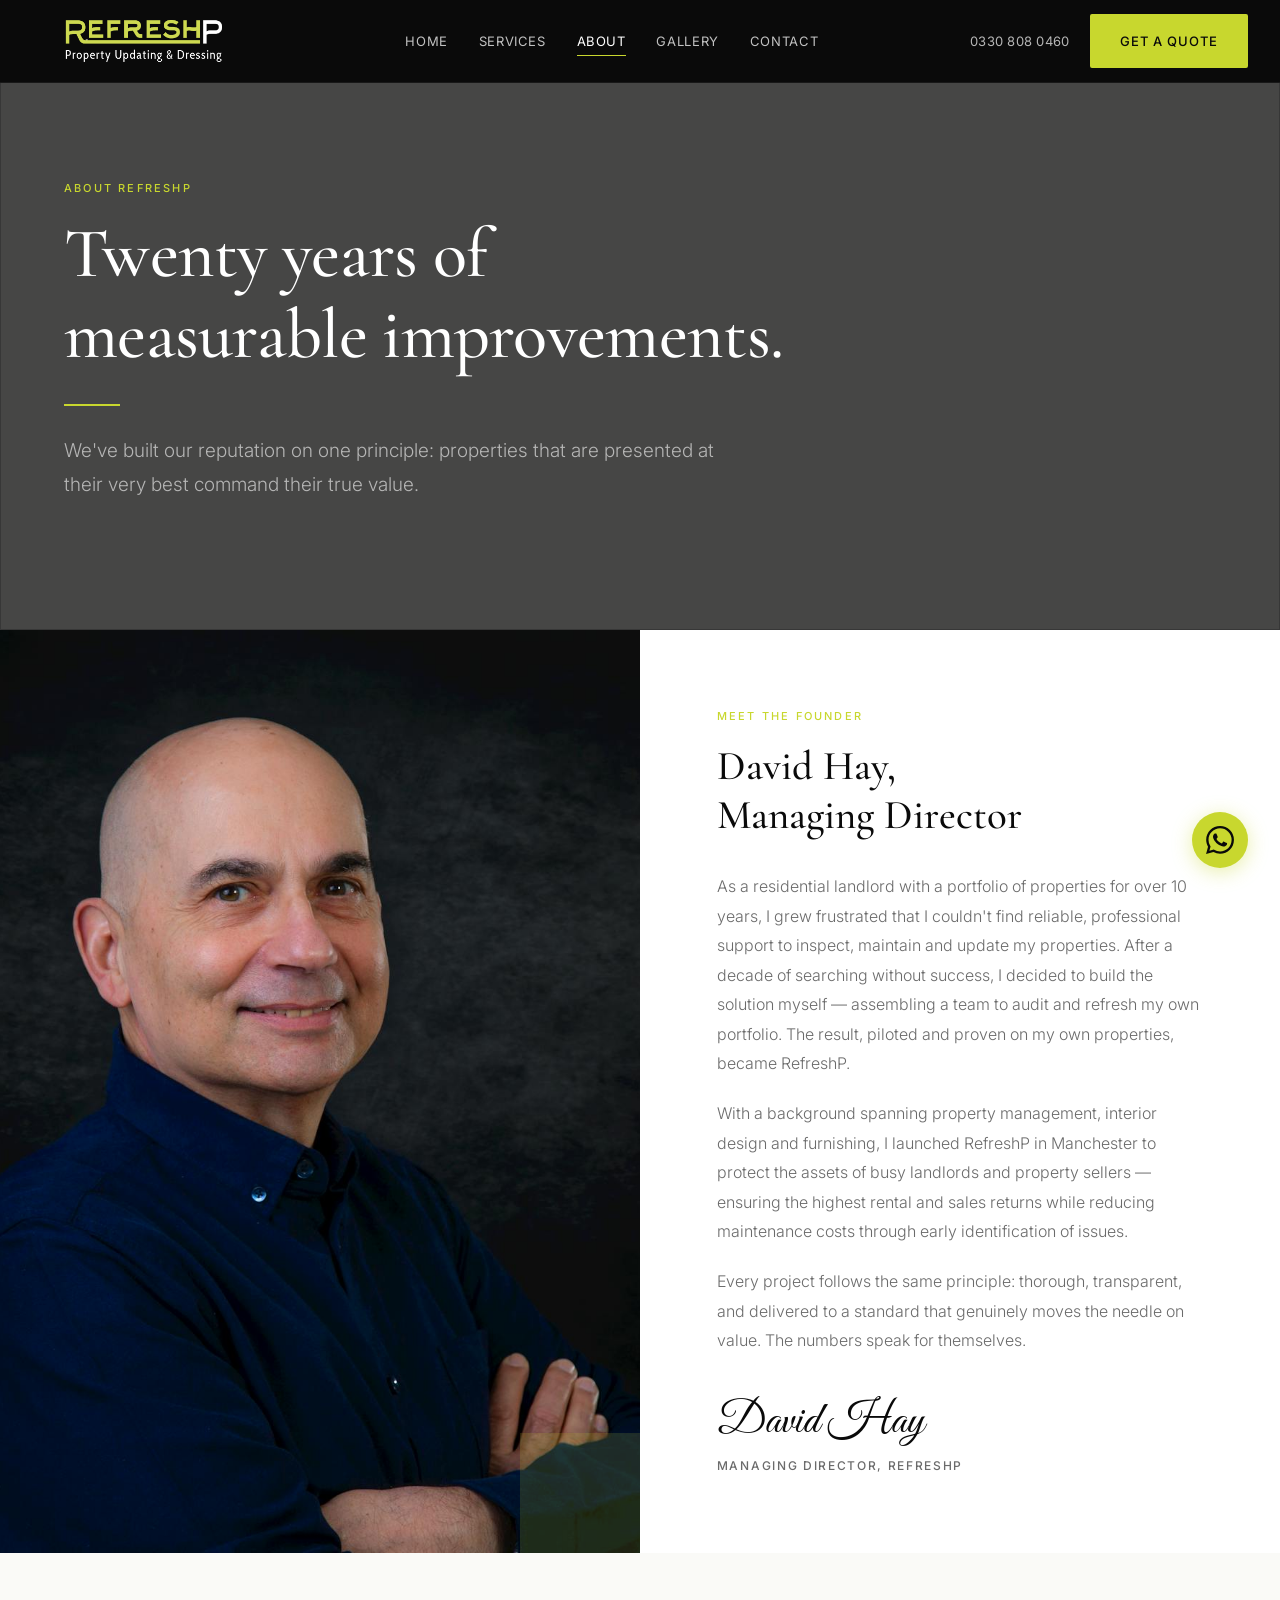
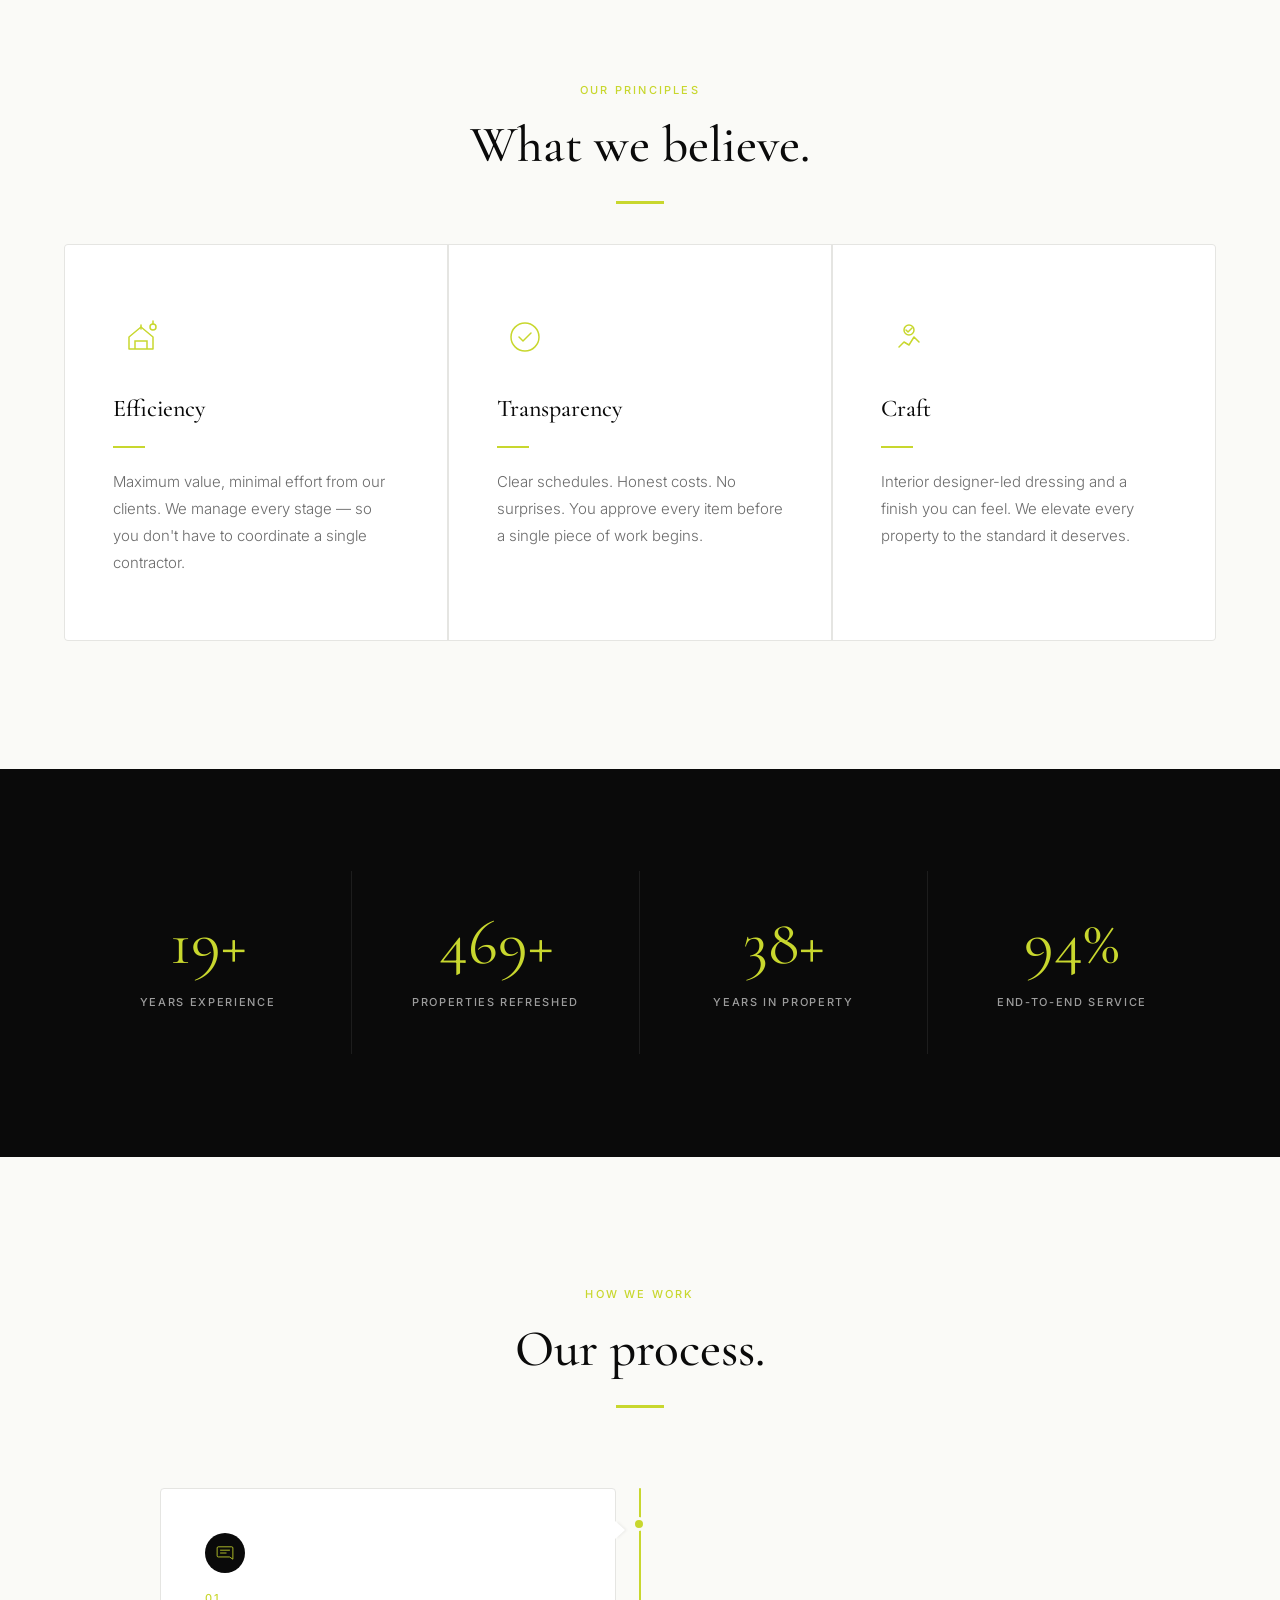
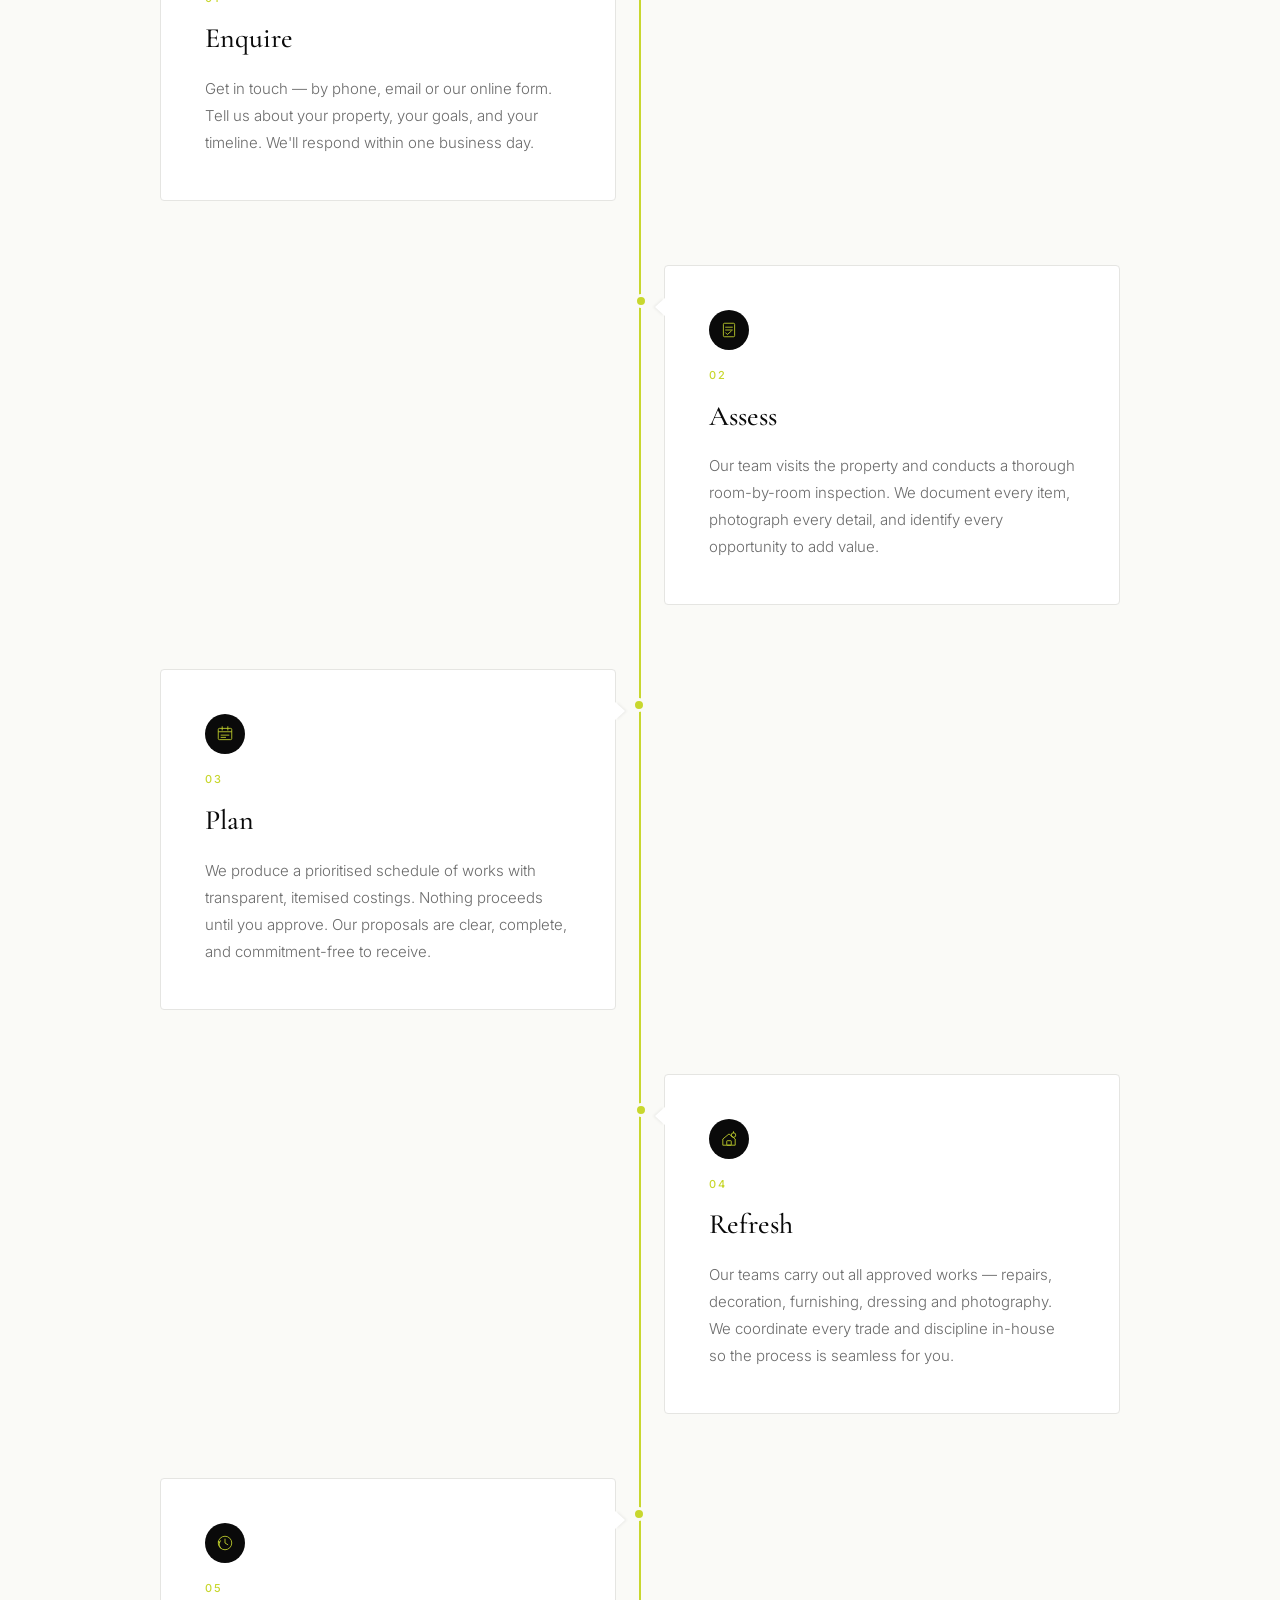
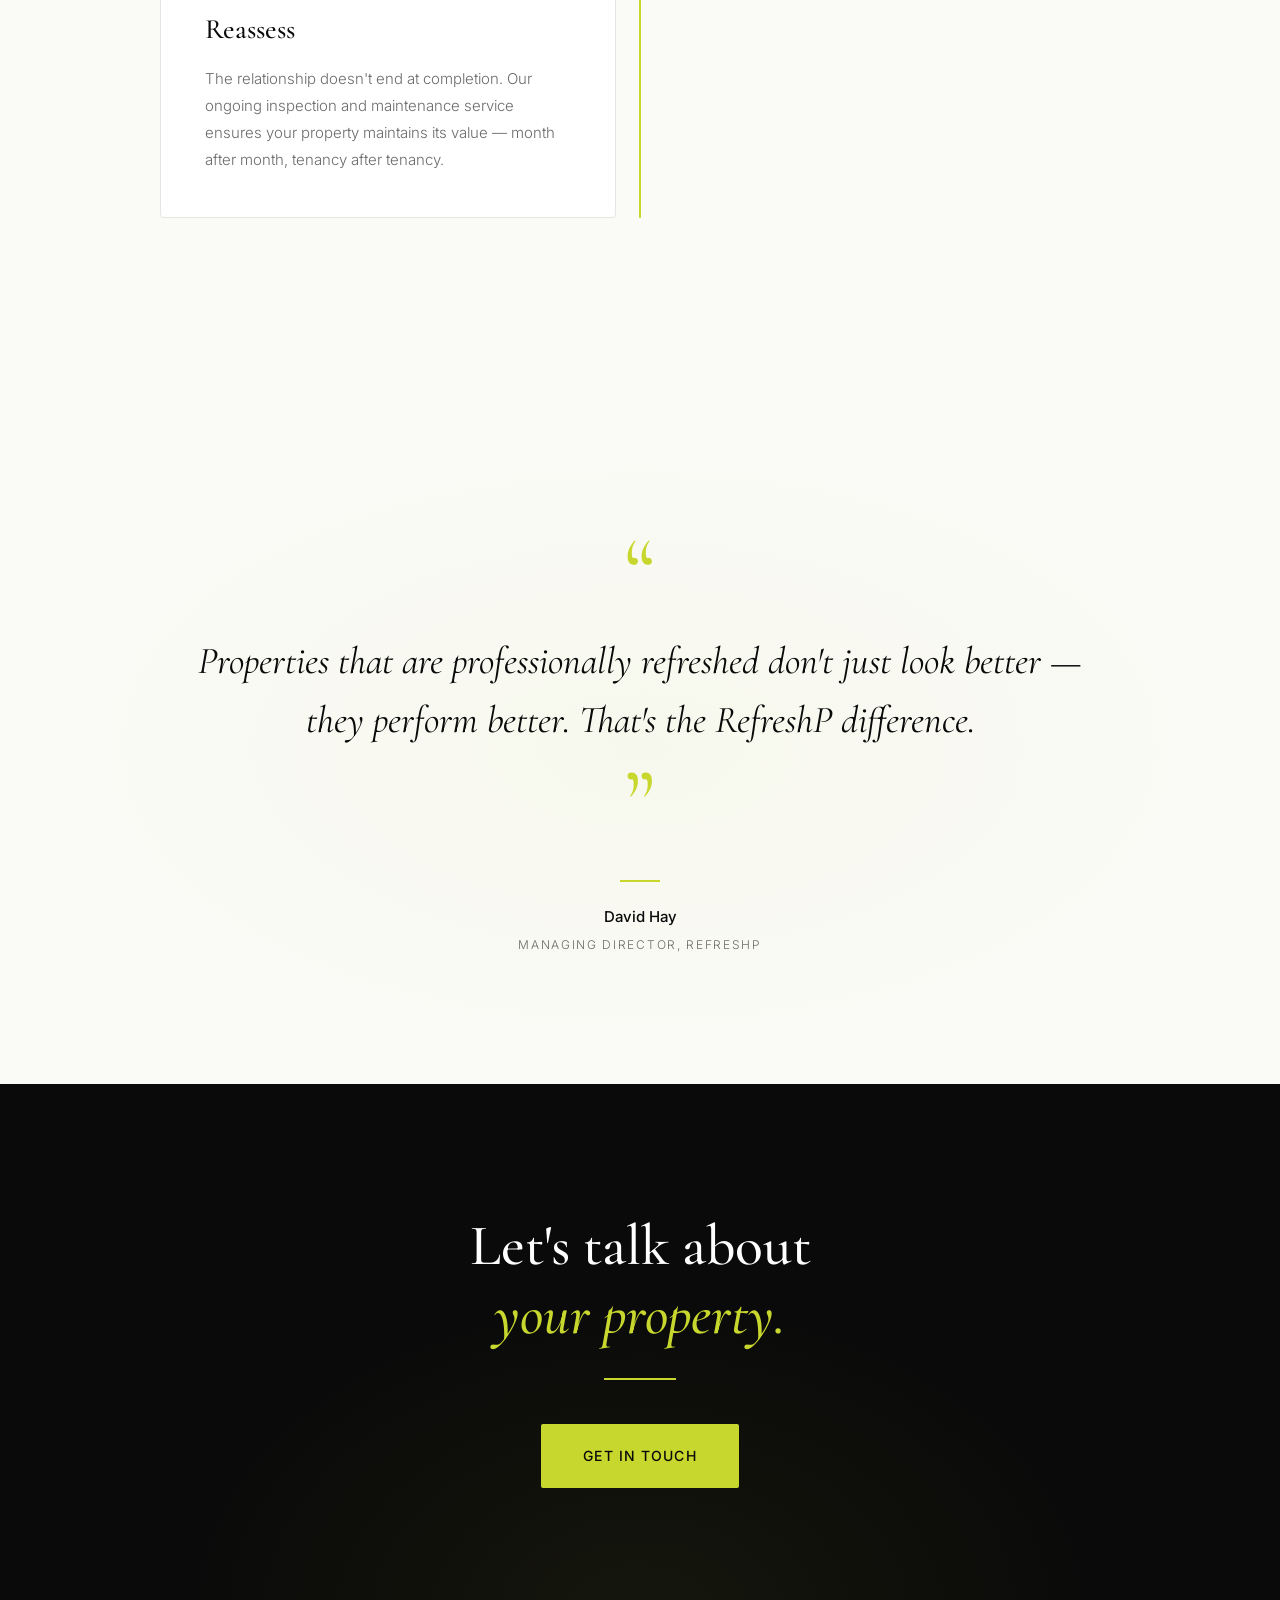
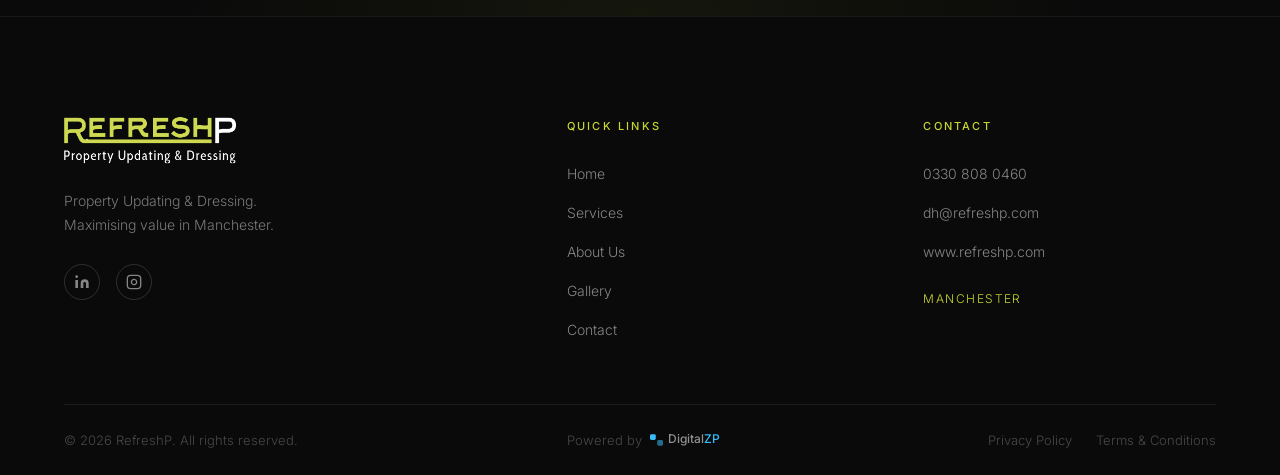
==== about.html @ bee91855 "Initial commit — RefreshP website Complete static website for RefreshP Property Updating & Dressing." ====
<!doctype html>
<html lang="en">
  <head>
    <meta charset="UTF-8" />
    <meta name="viewport" content="width=device-width, initial-scale=1.0" />
    <title>About — RefreshP Property Updating & Dressing</title>
    <meta
      name="description"
      content="Twenty years of measurable improvements. Meet David Hay and the RefreshP team — property updating and dressing specialists in Manchester."
    />
    <link rel="preconnect" href="https://fonts.googleapis.com" />
    <link rel="preconnect" href="https://fonts.gstatic.com" crossorigin />
    <link
      href="https://fonts.googleapis.com/css2?family=Cormorant+Garamond:ital,wght@0,400;0,500;0,600;1,400;1,500&family=Inter:wght@300;400;500&family=Great+Vibes&display=swap"
      rel="stylesheet"
    />
    <link rel="stylesheet" href="css/variables.css" />
    <link rel="stylesheet" href="css/reset.css" />
    <link rel="stylesheet" href="css/global.css" />
    <link rel="stylesheet" href="css/pages.css" />
  </head>
  <body>
    <!-- ═══════════════════════════════════════════════ NAVIGATION -->
    <header class="site-header scrolled" id="siteHeader">
      <div class="header-inner">
        <a href="index.html" class="logo-link">
          <img
            src="assets/RefreshP Logo Dark.png"
            alt="RefreshP"
            class="logo-img"
          />
        </a>
        <nav class="main-nav" id="mainNav">
          <a href="index.html" class="nav-link">Home</a>
          <a href="services.html" class="nav-link">Services</a>
          <a href="about.html" class="nav-link active">About</a>
          <a href="gallery.html" class="nav-link">Gallery</a>
          <a href="contact.html" class="nav-link">Contact</a>
        </nav>
        <div class="header-right">
          <a href="tel:03308080460" class="header-phone">0330 808 0460</a>
          <a href="contact.html" class="btn btn-lime">Get a Quote</a>
        </div>
        <button class="hamburger" id="hamburger" aria-label="Open menu">
          <span></span><span></span><span></span>
        </button>
      </div>
    </header>

    <!-- Mobile overlay menu -->
    <div class="mobile-menu" id="mobileMenu">
      <button
        class="mobile-menu__close"
        id="mobileClose"
        aria-label="Close menu"
      >
        &#x2715;
      </button>
      <nav class="mobile-nav">
        <a href="index.html">Home</a>
        <a href="services.html">Services</a>
        <a href="about.html">About</a>
        <a href="gallery.html">Gallery</a>
        <a href="contact.html">Contact</a>
      </nav>
      <div class="mobile-menu__footer">
        <a href="tel:03308080460" class="mobile-phone">0330 808 0460</a>
        <a href="contact.html" class="btn btn-lime">Get a Quote</a>
      </div>
    </div>

    <main>
      <!-- ═══════════════════════════════════════════════ PAGE HERO -->
      <section class="about-hero">
        <div class="about-hero__bg">
          <img
            src="https://images.unsplash.com/photo-1600210492486-724fe5c67fb0?w=1800&q=80"
            alt=""
            class="about-hero__img"
            aria-hidden="true"
          />
          <div class="about-hero__overlay"></div>
        </div>
        <div class="container">
          <div class="about-hero__inner">
            <p class="eyebrow reveal-up">ABOUT REFRESHP</p>
            <h1 class="about-hero__headline reveal-up" style="--d: 0.08s">
              Twenty years of<br />measurable improvements.
            </h1>
            <div class="about-hero__divider reveal-up" style="--d: 0.16s"></div>
            <p class="about-hero__sub reveal-up" style="--d: 0.22s">
              We've built our reputation on one principle: properties that are
              presented at their very best command their true value.
            </p>
          </div>
        </div>
      </section>

      <!-- ═══════════════════════════════════════════════ FOUNDER FEATURE -->
      <section class="founder-feature">
        <div class="founder-feature__grid">
          <div class="founder-feature__image-col reveal-up">
            <div class="founder-feature__img-wrap">
              <img
                src="assets/dav.jpg"
                alt="David Hay, Managing Director of RefreshP"
                class="founder-feature__img"
              />
              <div class="founder-feature__img-accent"></div>
            </div>
          </div>

          <div class="founder-feature__text-col reveal-up" style="--d: 0.12s">
            <p class="eyebrow">MEET THE FOUNDER</p>
            <h2 class="founder-feature__headline">
              David Hay,<br />Managing Director
            </h2>
            <div class="founder-feature__bio">
              <p>
                As a residential landlord with a portfolio of properties for
                over 10 years, I grew frustrated that I couldn't find reliable,
                professional support to inspect, maintain and update my
                properties. After a decade of searching without success, I
                decided to build the solution myself — assembling a team to
                audit and refresh my own portfolio. The result, piloted and
                proven on my own properties, became RefreshP.
              </p>
              <p>
                With a background spanning property management, interior design
                and furnishing, I launched RefreshP in Manchester to protect the
                assets of busy landlords and property sellers — ensuring the
                highest rental and sales returns while reducing maintenance
                costs through early identification of issues.
              </p>
              <p>
                Every project follows the same principle: thorough, transparent,
                and delivered to a standard that genuinely moves the needle on
                value. The numbers speak for themselves.
              </p>
            </div>
            <div
              class="founder-feature__signature"
              aria-label="Signature of David Hay"
            >
              David Hay
            </div>
            <span class="founder-feature__signature-label"
              >Managing Director, RefreshP</span
            >
          </div>
        </div>
      </section>

      <!-- ═══════════════════════════════════════════════ PHILOSOPHY -->
      <section class="philosophy">
        <div class="container">
          <p class="eyebrow centered reveal-up">OUR PRINCIPLES</p>
          <h2 class="section-headline centered reveal-up" style="--d: 0.06s">
            What we believe.
          </h2>
          <div
            class="lime-underline centered reveal-up"
            style="--d: 0.12s"
          ></div>

          <div class="philosophy__grid">
            <div class="philosophy__card reveal-up" style="--d: 0s">
              <div class="philosophy__icon">
                <svg
                  viewBox="0 0 40 40"
                  fill="none"
                  xmlns="http://www.w3.org/2000/svg"
                  aria-hidden="true"
                >
                  <path
                    d="M8 32V20l12-10 12 10v12H8z"
                    stroke="#C8D72E"
                    stroke-width="1.5"
                    stroke-linejoin="round"
                  />
                  <path
                    d="M20 12V8"
                    stroke="#C8D72E"
                    stroke-width="1.5"
                    stroke-linecap="round"
                  />
                  <circle
                    cx="32"
                    cy="10"
                    r="3"
                    stroke="#C8D72E"
                    stroke-width="1.5"
                  />
                  <line
                    x1="32"
                    y1="7"
                    x2="32"
                    y2="4"
                    stroke="#C8D72E"
                    stroke-width="1.5"
                    stroke-linecap="round"
                  />
                  <path
                    d="M14 32v-8h12v8"
                    stroke="#C8D72E"
                    stroke-width="1.5"
                  />
                </svg>
              </div>
              <h3 class="philosophy__title">Efficiency</h3>
              <div class="philosophy__rule"></div>
              <p class="philosophy__body">
                Maximum value, minimal effort from our clients. We manage every
                stage — so you don't have to coordinate a single contractor.
              </p>
            </div>

            <div class="philosophy__card reveal-up" style="--d: 0.1s">
              <div class="philosophy__icon">
                <svg
                  viewBox="0 0 40 40"
                  fill="none"
                  xmlns="http://www.w3.org/2000/svg"
                  aria-hidden="true"
                >
                  <circle
                    cx="20"
                    cy="20"
                    r="14"
                    stroke="#C8D72E"
                    stroke-width="1.5"
                  />
                  <polyline
                    points="14,20 18,24 26,16"
                    stroke="#C8D72E"
                    stroke-width="1.5"
                    stroke-linecap="round"
                    stroke-linejoin="round"
                  />
                </svg>
              </div>
              <h3 class="philosophy__title">Transparency</h3>
              <div class="philosophy__rule"></div>
              <p class="philosophy__body">
                Clear schedules. Honest costs. No surprises. You approve every
                item before a single piece of work begins.
              </p>
            </div>

            <div class="philosophy__card reveal-up" style="--d: 0.2s">
              <div class="philosophy__icon">
                <svg
                  viewBox="0 0 40 40"
                  fill="none"
                  xmlns="http://www.w3.org/2000/svg"
                  aria-hidden="true"
                >
                  <path
                    d="M10 30l5-5 5 3 5-8 5 5"
                    stroke="#C8D72E"
                    stroke-width="1.5"
                    stroke-linecap="round"
                    stroke-linejoin="round"
                  />
                  <circle
                    cx="20"
                    cy="13"
                    r="5"
                    stroke="#C8D72E"
                    stroke-width="1.5"
                  />
                  <path
                    d="M17 13l2 2 4-4"
                    stroke="#C8D72E"
                    stroke-width="1.5"
                    stroke-linecap="round"
                    stroke-linejoin="round"
                  />
                </svg>
              </div>
              <h3 class="philosophy__title">Craft</h3>
              <div class="philosophy__rule"></div>
              <p class="philosophy__body">
                Interior designer-led dressing and a finish you can feel. We
                elevate every property to the standard it deserves.
              </p>
            </div>
          </div>
        </div>
      </section>

      <!-- ═══════════════════════════════════════════════ STATS STRIP -->
      <section class="stats-strip">
        <div class="container">
          <div class="stats-grid">
            <div class="stat reveal-up" style="--d: 0s">
              <span class="stat__number" data-target="20" data-suffix="+"
                >0</span
              >
              <span class="stat__label">Years Experience</span>
            </div>
            <div class="stat reveal-up" style="--d: 0.1s">
              <span class="stat__number" data-target="500" data-suffix="+"
                >0</span
              >
              <span class="stat__label">Properties Refreshed</span>
            </div>
            <div class="stat reveal-up" style="--d: 0.2s">
              <span class="stat__number" data-target="40" data-suffix="+"
                >0</span
              >
              <span class="stat__label">Years in Property</span>
            </div>
            <div class="stat reveal-up" style="--d: 0.3s">
              <span class="stat__number" data-target="100" data-suffix="%"
                >0</span
              >
              <span class="stat__label">End-to-End Service</span>
            </div>
          </div>
        </div>
      </section>

      <!-- ═══════════════════════════════════════════════ VERTICAL PROCESS TIMELINE -->
      <section class="about-process">
        <div class="container">
          <p class="eyebrow centered reveal-up">HOW WE WORK</p>
          <h2 class="section-headline centered reveal-up" style="--d: 0.06s">
            Our process.
          </h2>
          <div
            class="lime-underline centered reveal-up"
            style="--d: 0.12s"
          ></div>

          <div class="vt-timeline" id="vtTimeline">
            <!-- Step 1 — Enquire -->
            <div class="vt-step vt-step--left reveal-up" style="--d: 0s">
              <div class="vt-step__content">
                <div class="vt-step__icon">
                  <svg viewBox="0 0 32 32" fill="none" aria-hidden="true">
                    <path
                      d="M28 5H4a2 2 0 00-2 2v14a2 2 0 002 2h20l6 4V7a2 2 0 00-2-2z"
                      stroke="currentColor"
                      stroke-width="1.5"
                      stroke-linejoin="round"
                    />
                    <line
                      x1="8"
                      y1="11"
                      x2="24"
                      y2="11"
                      stroke="currentColor"
                      stroke-width="1.5"
                      stroke-linecap="round"
                    />
                    <line
                      x1="8"
                      y1="16"
                      x2="18"
                      y2="16"
                      stroke="currentColor"
                      stroke-width="1.5"
                      stroke-linecap="round"
                    />
                  </svg>
                </div>
                <span class="vt-step__num">01</span>
                <h3 class="vt-step__title">Enquire</h3>
                <p class="vt-step__body">
                  Get in touch — by phone, email or our online form. Tell us
                  about your property, your goals, and your timeline. We'll
                  respond within one business day.
                </p>
              </div>
              <div class="vt-step__spacer"></div>
            </div>

            <!-- Step 2 — Assess -->
            <div class="vt-step vt-step--right reveal-up" style="--d: 0.08s">
              <div class="vt-step__spacer"></div>
              <div class="vt-step__content">
                <div class="vt-step__icon">
                  <svg viewBox="0 0 32 32" fill="none" aria-hidden="true">
                    <rect
                      x="6"
                      y="4"
                      width="20"
                      height="24"
                      rx="2"
                      stroke="currentColor"
                      stroke-width="1.5"
                    />
                    <line
                      x1="10"
                      y1="11"
                      x2="22"
                      y2="11"
                      stroke="currentColor"
                      stroke-width="1.5"
                      stroke-linecap="round"
                    />
                    <line
                      x1="10"
                      y1="16"
                      x2="22"
                      y2="16"
                      stroke="currentColor"
                      stroke-width="1.5"
                      stroke-linecap="round"
                    />
                    <polyline
                      points="10,21 13,24 20,18"
                      stroke="currentColor"
                      stroke-width="1.5"
                      stroke-linecap="round"
                      stroke-linejoin="round"
                    />
                  </svg>
                </div>
                <span class="vt-step__num">02</span>
                <h3 class="vt-step__title">Assess</h3>
                <p class="vt-step__body">
                  Our team visits the property and conducts a thorough
                  room-by-room inspection. We document every item, photograph
                  every detail, and identify every opportunity to add value.
                </p>
              </div>
            </div>

            <!-- Step 3 — Plan -->
            <div class="vt-step vt-step--left reveal-up" style="--d: 0.16s">
              <div class="vt-step__content">
                <div class="vt-step__icon">
                  <svg viewBox="0 0 32 32" fill="none" aria-hidden="true">
                    <rect
                      x="4"
                      y="6"
                      width="24"
                      height="20"
                      rx="2"
                      stroke="currentColor"
                      stroke-width="1.5"
                    />
                    <line
                      x1="4"
                      y1="12"
                      x2="28"
                      y2="12"
                      stroke="currentColor"
                      stroke-width="1.5"
                    />
                    <line
                      x1="11"
                      y1="3"
                      x2="11"
                      y2="9"
                      stroke="currentColor"
                      stroke-width="1.5"
                      stroke-linecap="round"
                    />
                    <line
                      x1="21"
                      y1="3"
                      x2="21"
                      y2="9"
                      stroke="currentColor"
                      stroke-width="1.5"
                      stroke-linecap="round"
                    />
                    <line
                      x1="9"
                      y1="18"
                      x2="23"
                      y2="18"
                      stroke="currentColor"
                      stroke-width="1.5"
                      stroke-linecap="round"
                    />
                    <line
                      x1="9"
                      y1="22"
                      x2="17"
                      y2="22"
                      stroke="currentColor"
                      stroke-width="1.5"
                      stroke-linecap="round"
                    />
                  </svg>
                </div>
                <span class="vt-step__num">03</span>
                <h3 class="vt-step__title">Plan</h3>
                <p class="vt-step__body">
                  We produce a prioritised schedule of works with transparent,
                  itemised costings. Nothing proceeds until you approve. Our
                  proposals are clear, complete, and commitment-free to receive.
                </p>
              </div>
              <div class="vt-step__spacer"></div>
            </div>

            <!-- Step 4 — Refresh -->
            <div class="vt-step vt-step--right reveal-up" style="--d: 0.24s">
              <div class="vt-step__spacer"></div>
              <div class="vt-step__content">
                <div class="vt-step__icon">
                  <svg viewBox="0 0 32 32" fill="none" aria-hidden="true">
                    <path
                      d="M5 27V16l11-9 11 9v11H5z"
                      stroke="currentColor"
                      stroke-width="1.5"
                      stroke-linejoin="round"
                    />
                    <rect
                      x="12"
                      y="19"
                      width="8"
                      height="8"
                      rx="1"
                      stroke="currentColor"
                      stroke-width="1.5"
                    />
                    <circle
                      cx="24"
                      cy="9"
                      r="4"
                      stroke="currentColor"
                      stroke-width="1.5"
                    />
                    <line
                      x1="24"
                      y1="5"
                      x2="24"
                      y2="3"
                      stroke="currentColor"
                      stroke-width="1.5"
                      stroke-linecap="round"
                    />
                  </svg>
                </div>
                <span class="vt-step__num">04</span>
                <h3 class="vt-step__title">Refresh</h3>
                <p class="vt-step__body">
                  Our teams carry out all approved works — repairs, decoration,
                  furnishing, dressing and photography. We coordinate every
                  trade and discipline in-house so the process is seamless for
                  you.
                </p>
              </div>
            </div>

            <!-- Step 5 — Reassess -->
            <div class="vt-step vt-step--left reveal-up" style="--d: 0.32s">
              <div class="vt-step__content">
                <div class="vt-step__icon">
                  <svg viewBox="0 0 32 32" fill="none" aria-hidden="true">
                    <circle
                      cx="16"
                      cy="16"
                      r="12"
                      stroke="currentColor"
                      stroke-width="1.5"
                    />
                    <path
                      d="M16 9v7l5 3"
                      stroke="currentColor"
                      stroke-width="1.5"
                      stroke-linecap="round"
                      stroke-linejoin="round"
                    />
                    <path
                      d="M8 25 Q4 20 6 14"
                      stroke="currentColor"
                      stroke-width="1.5"
                      stroke-linecap="round"
                    />
                    <polyline
                      points="4,13 6,16 8,12"
                      stroke="currentColor"
                      stroke-width="1.5"
                      stroke-linecap="round"
                      stroke-linejoin="round"
                    />
                  </svg>
                </div>
                <span class="vt-step__num">05</span>
                <h3 class="vt-step__title">Reassess</h3>
                <p class="vt-step__body">
                  The relationship doesn't end at completion. Our ongoing
                  inspection and maintenance service ensures your property
                  maintains its value — month after month, tenancy after
                  tenancy.
                </p>
              </div>
              <div class="vt-step__spacer"></div>
            </div>

            <!-- Vertical connecting line (animated) -->
            <div class="vt-timeline__line-wrap" aria-hidden="true">
              <div class="vt-timeline__line" id="vtLine"></div>
            </div>
          </div>
        </div>
      </section>

      <!-- ═══════════════════════════════════════════════ PULL QUOTE -->
      <section class="pull-quote-band">
        <div class="container">
          <div class="pull-quote reveal-up">
            <span class="pull-quote__mark">&ldquo;</span>
            <blockquote class="pull-quote__text">
              Properties that are professionally refreshed don't just look
              better — they perform better. That's the RefreshP difference.
            </blockquote>
            <span class="pull-quote__mark pull-quote__mark--close"
              >&rdquo;</span
            >
            <cite class="pull-quote__attr">
              <div class="pull-quote__rule"></div>
              <strong>David Hay</strong>
              <span>Managing Director, RefreshP</span>
            </cite>
          </div>
        </div>
      </section>

      <!-- ═══════════════════════════════════════════════ CTA BAND -->
      <section class="about-cta-band">
        <div class="container">
          <div class="about-cta-band__inner reveal-up">
            <h2 class="about-cta-band__headline">
              Let's talk about<br /><em>your property.</em>
            </h2>
            <div class="about-cta-band__line"></div>
            <a href="contact.html" class="btn btn-lime btn--large"
              >Get in Touch</a
            >
          </div>
        </div>
      </section>
    </main>

    <!-- ═══════════════════════════════════════════════ FOOTER -->
    <footer class="site-footer">
      <div class="container">
        <div class="footer-grid">
          <div class="footer-col footer-col--brand">
            <div class="footer-logo-wrap">
              <img
                src="assets/RefreshP Logo Dark.png"
                alt="RefreshP"
                class="footer-logo"
              />
            </div>
            <p class="footer-tagline">
              Property Updating &amp; Dressing.<br />Maximising value in
              Manchester.
            </p>
            <div class="footer-social">
              <a href="#" aria-label="LinkedIn" class="social-link">
                <svg viewBox="0 0 24 24" fill="currentColor">
                  <path
                    d="M16 8a6 6 0 0 1 6 6v7h-4v-7a2 2 0 0 0-2-2 2 2 0 0 0-2 2v7h-4v-7a6 6 0 0 1 6-6zM2 9h4v12H2z"
                  />
                  <circle cx="4" cy="4" r="2" />
                </svg>
              </a>
              <a href="#" aria-label="Instagram" class="social-link">
                <svg
                  viewBox="0 0 24 24"
                  fill="none"
                  stroke="currentColor"
                  stroke-width="2"
                >
                  <rect x="2" y="2" width="20" height="20" rx="5" />
                  <path d="M16 11.37A4 4 0 1 1 12.63 8 4 4 0 0 1 16 11.37z" />
                  <line x1="17.5" y1="6.5" x2="17.51" y2="6.5" />
                </svg>
              </a>
            </div>
          </div>
          <div class="footer-col">
            <h4 class="footer-col__title">Quick Links</h4>
            <ul class="footer-links">
              <li><a href="index.html">Home</a></li>
              <li><a href="services.html">Services</a></li>
              <li><a href="about.html">About Us</a></li>
              <li><a href="gallery.html">Gallery</a></li>
              <li><a href="contact.html">Contact</a></li>
            </ul>
          </div>
          <div class="footer-col">
            <h4 class="footer-col__title">Contact</h4>
            <ul class="footer-contact">
              <li><a href="tel:03308080460">0330 808 0460</a></li>
              <li><a href="mailto:dh@refreshp.com">dh@refreshp.com</a></li>
              <li><a href="https://www.refreshp.com">www.refreshp.com</a></li>
            </ul>
            <p class="footer-cities">Manchester</p>
          </div>
        </div>
        <div class="footer-bottom">
          <p>&copy; 2026 RefreshP. All rights reserved.</p>
          <p class="powered-by">Powered by
            <a href="https://digitalzp.com" class="powered-by-logo" target="_blank" rel="noopener noreferrer">
              <svg width="13" height="12" viewBox="0 0 18 16" fill="none" aria-hidden="true">
                <rect x="0" y="0" width="8" height="8" rx="2" fill="#38BDF8"/>
                <rect x="10" y="8" width="8" height="8" rx="2" fill="#38BDF8" fill-opacity="0.55"/>
              </svg>
              <span>Digital<span class="powered-by-zp">ZP</span></span>
            </a>
          </p>
          <div class="footer-legal">
            <a href="#">Privacy Policy</a>
            <a href="#">Terms &amp; Conditions</a>
          </div>
        </div>
      </div>
    </footer>

    <!-- WhatsApp floating button -->
    <a
      href="https://wa.me/03308080460"
      class="whatsapp-btn"
      aria-label="Chat on WhatsApp"
    >
      <svg viewBox="0 0 24 24" fill="currentColor" aria-hidden="true">
        <path
          d="M17.472 14.382c-.297-.149-1.758-.867-2.03-.967-.273-.099-.471-.148-.67.15-.197.297-.767.966-.94 1.164-.173.199-.347.223-.644.075-.297-.15-1.255-.463-2.39-1.475-.883-.788-1.48-1.761-1.653-2.059-.173-.297-.018-.458.13-.606.134-.133.298-.347.446-.52.149-.174.198-.298.298-.497.099-.198.05-.371-.025-.52-.075-.149-.669-1.612-.916-2.207-.242-.579-.487-.5-.669-.51-.173-.008-.371-.01-.57-.01-.198 0-.52.074-.792.372-.272.297-1.04 1.016-1.04 2.479 0 1.462 1.065 2.875 1.213 3.074.149.198 2.096 3.2 5.077 4.487.709.306 1.262.489 1.694.625.712.227 1.36.195 1.871.118.571-.085 1.758-.719 2.006-1.413.248-.694.248-1.289.173-1.413-.074-.124-.272-.198-.57-.347m-5.421 7.403h-.004a9.87 9.87 0 01-5.031-1.378l-.361-.214-3.741.982.998-3.648-.235-.374a9.86 9.86 0 01-1.51-5.26c.001-5.45 4.436-9.884 9.888-9.884 2.64 0 5.122 1.03 6.988 2.898a9.825 9.825 0 012.893 6.994c-.003 5.45-4.437 9.884-9.885 9.884m8.413-18.297A11.815 11.815 0 0012.05 0C5.495 0 .16 5.335.157 11.892c0 2.096.547 4.142 1.588 5.945L.057 24l6.305-1.654a11.882 11.882 0 005.683 1.448h.005c6.554 0 11.89-5.335 11.893-11.893a11.821 11.821 0 00-3.48-8.413z"
        />
      </svg>
    </a>

    <script src="https://cdn.jsdelivr.net/npm/gsap@3.12.5/dist/gsap.min.js"></script>
    <script src="https://cdn.jsdelivr.net/npm/gsap@3.12.5/dist/ScrollTrigger.min.js"></script>
    <script src="js/main.js"></script>
    <script src="js/animations.js"></script>
  </body>
</html>
---- css/variables.css ----
/* ═══════════════════════════════════════════════════════════
   RefreshP — Design Tokens
   ═══════════════════════════════════════════════════════════ */

:root {
  /* Colours */
  --black:       #0A0A0A;
  --charcoal:    #1A1A1A;
  --lime:        #C8D72E;
  --lime-dark:   #a8b520;
  --offwhite:    #FAFAF7;
  --grey:        #6B6B6B;
  --border:      #E5E5E2;
  --white:       #FFFFFF;

  /* Typography */
  --font-serif:  'Cormorant Garamond', Georgia, serif;
  --font-sans:   'Inter', 'Helvetica Neue', sans-serif;

  /* Layout */
  --max-w:       1280px;
  --pad-x:       clamp(24px, 5vw, 80px);
  --section-pad: clamp(80px, 10vw, 160px);

  /* Easing */
  --ease-out:    cubic-bezier(0.16, 1, 0.3, 1);
}
---- css/global.css ----
/* ═══════════════════════════════════════════════════════════
   RefreshP — Global Styles
   nav · footer · buttons · typography · shared components
   ═══════════════════════════════════════════════════════════ */

/* ── Utility ── */
.container {
  width: 100%;
  max-width: var(--max-w);
  margin: 0 auto;
  padding: 0 var(--pad-x);
}
.centered { text-align: center; }
.eyebrow {
  font-family: var(--font-sans);
  font-size: 11px;
  font-weight: 500;
  letter-spacing: 0.2em;
  color: var(--lime);
  text-transform: uppercase;
  margin-bottom: 16px;
}
.section-headline {
  font-family: var(--font-serif);
  font-size: clamp(32px, 4vw, 56px);
  font-weight: 500;
  color: var(--black);
  line-height: 1.2;
  margin-bottom: 24px;
}
.lime-underline {
  width: 48px;
  height: 3px;
  background: var(--lime);
  margin-bottom: 40px;
}
.lime-underline.centered { margin-left: auto; margin-right: auto; }

/* Shared divider draw animation (used on all page heroes) */
@keyframes dividerDraw {
  to { transform: scaleX(1); }
}

/* ── Buttons ── */
.btn {
  display: inline-flex;
  align-items: center;
  gap: 8px;
  font-family: var(--font-sans);
  font-size: 13px;
  font-weight: 500;
  letter-spacing: 0.08em;
  text-transform: uppercase;
  padding: 14px 28px;
  border-radius: 2px;
  transition: all 200ms ease;
  cursor: pointer;
  border: 2px solid transparent;
  white-space: nowrap;
}
.btn-lime {
  background: var(--lime);
  color: var(--black);
  border-color: var(--lime);
}
.btn-lime:hover {
  background: var(--lime-dark);
  border-color: var(--lime-dark);
  transform: translateY(-1px);
}
.btn-ghost {
  background: transparent;
  color: var(--white);
  border-color: rgba(255,255,255,0.5);
}
.btn-ghost:hover {
  border-color: var(--white);
  background: rgba(255,255,255,0.08);
}
.btn--large { padding: 18px 40px; font-size: 14px; }

/* ── Scroll Reveal ── */
.reveal-up {
  opacity: 0;
  transform: translateY(40px);
  transition: opacity 0.8s var(--ease-out), transform 0.8s var(--ease-out);
  transition-delay: var(--d, 0s);
}
.reveal-up.is-visible {
  opacity: 1;
  transform: translateY(0);
}

/* ═══════════════════════════════════════════════════════════
   NAVIGATION
   ═══════════════════════════════════════════════════════════ */
.site-header {
  position: fixed;
  top: 0; left: 0; right: 0;
  z-index: 1000;
  padding: 20px 0;
  transition: background 0.4s ease, padding 0.4s ease, backdrop-filter 0.4s ease;
}
.site-header.scrolled {
  background: var(--black);
  padding: 14px 0;
  backdrop-filter: blur(12px);
  border-bottom: 1px solid rgba(255,255,255,0.06);
}
.header-inner {
  padding: 0 32px;
  display: flex;
  align-items: center;
  justify-content: space-between;
}
.logo-link {
  flex-shrink: 0;
  display: flex;
  align-items: flex-start;
  height: clamp(40px, 3.4vw, 48px);
  overflow: hidden;
}
.logo-img {
  height: clamp(145px, 12.4vw, 174px);
  width: auto;
  margin-top: clamp(-36px, -2.56vw, -30px);
}
.main-nav {
  flex: 1;
  display: flex;
  align-items: center;
  justify-content: center;
  gap: clamp(20px, 2.4vw, 32px);
}
.nav-link {
  font-size: 13px;
  font-weight: 400;
  letter-spacing: 0.05em;
  color: rgba(255,255,255,0.75);
  text-transform: uppercase;
  position: relative;
  transition: color 200ms ease;
}
.nav-link::after {
  content: '';
  position: absolute;
  bottom: -4px; left: 0;
  width: 0; height: 1px;
  background: var(--lime);
  transition: width 200ms ease;
}
.nav-link:hover, .nav-link.active { color: var(--white); }
.nav-link:hover::after, .nav-link.active::after { width: 100%; }
.header-right {
  display: flex;
  align-items: center;
  gap: 20px;
}
.header-phone {
  font-size: 13px;
  font-weight: 400;
  color: rgba(255,255,255,0.7);
  letter-spacing: 0.02em;
  transition: color 200ms ease;
}
.header-phone:hover { color: var(--lime); }

/* Hamburger */
.hamburger {
  display: none;
  flex-direction: column;
  justify-content: center;
  gap: 5px;
  background: none;
  border: none;
  cursor: pointer;
  padding: 4px;
  margin-left: auto;
}
.hamburger span {
  display: block;
  width: 24px;
  height: 1.5px;
  background: var(--white);
  transition: transform 0.3s ease, opacity 0.3s ease;
}

/* Mobile menu */
.mobile-menu {
  position: fixed;
  inset: 0;
  background: var(--black);
  z-index: 2000;
  display: flex;
  flex-direction: column;
  align-items: center;
  justify-content: center;
  gap: 48px;
  opacity: 0;
  pointer-events: none;
  transition: opacity 0.4s ease;
}
.mobile-menu.open {
  opacity: 1;
  pointer-events: all;
}
.mobile-menu__close {
  position: absolute;
  top: 24px; right: 24px;
  background: none;
  border: none;
  color: var(--white);
  font-size: 28px;
  cursor: pointer;
  opacity: 0.7;
  transition: opacity 0.2s ease;
}
.mobile-menu__close:hover { opacity: 1; }
.mobile-nav {
  display: flex;
  flex-direction: column;
  align-items: center;
  gap: 32px;
}
.mobile-nav a {
  font-family: var(--font-serif);
  font-size: clamp(28px, 6vw, 48px);
  color: var(--white);
  font-weight: 400;
  letter-spacing: 0.02em;
  transition: color 200ms ease;
}
.mobile-nav a:hover { color: var(--lime); }
.mobile-menu__footer {
  display: flex;
  flex-direction: column;
  align-items: center;
  gap: 20px;
}
.mobile-phone {
  color: rgba(255,255,255,0.6);
  font-size: 14px;
  letter-spacing: 0.05em;
}

/* ═══════════════════════════════════════════════════════════
   HERO (home page)
   ═══════════════════════════════════════════════════════════ */
.hero {
  position: relative;
  min-height: 100vh;
  display: flex;
  align-items: center;
  overflow: hidden;
  background: var(--black);
}
.hero__image-wrap {
  position: absolute;
  inset: 0;
  right: 0;
}
.hero__image-wrap::before {
  content: '';
  position: absolute;
  inset: 0;
  background: rgba(10,10,10,0.52);
  z-index: 1;
}
.hero__image {
  width: 100%;
  height: 100%;
  object-fit: cover;
  transform-origin: center center;
  animation: kenBurns 20s ease-in-out infinite alternate;
}
@keyframes kenBurns {
  from { transform: scale(1); }
  to   { transform: scale(1.06); }
}
.hero__image-overlay {
  position: absolute;
  inset: 0;
  background: rgba(10,10,10,0.2);
  z-index: 1;
}
.hero__content {
  position: relative;
  z-index: 2;
  width: 100%;
  padding: 120px 62px 80px;
  text-align: left;
}
.hero__text {
  max-width: 700px;
  margin: 0;
}
.hero__headline {
  font-family: var(--font-serif);
  font-size: clamp(44px, 6vw, 88px);
  font-weight: 500;
  color: var(--white);
  line-height: 1.1;
  margin-bottom: 28px;
  letter-spacing: -0.01em;
}
.lime-word {
  font-style: italic;
  color: var(--lime);
}
.hero__sub {
  font-size: clamp(16px, 1.5vw, 18px);
  color: rgba(255,255,255,0.65);
  font-weight: 300;
  margin-bottom: 44px;
  line-height: 1.7;
}
.hero__sub strong { color: var(--white); font-weight: 500; }
.headline-break { display: none; }
.hero__ctas {
  display: flex;
  align-items: center;
  justify-content: flex-start;
  gap: 20px;
  flex-wrap: wrap;
}

/* Scroll indicator */
.scroll-indicator {
  position: absolute;
  bottom: 48px;
  left: 50%;
  transform: translateX(-50%);
  display: flex;
  flex-direction: column;
  align-items: center;
  gap: 12px;
  z-index: 2;
  color: rgba(255,255,255,0.4);
  font-size: 10px;
  letter-spacing: 0.2em;
  text-transform: uppercase;
}
.scroll-indicator__line {
  width: 1px;
  height: 48px;
  background: linear-gradient(to bottom, rgba(255,255,255,0), rgba(200,215,46,0.8));
  animation: scrollLine 2s ease-in-out infinite;
}
@keyframes scrollLine {
  0%   { transform: scaleY(0); transform-origin: top; }
  50%  { transform: scaleY(1); transform-origin: top; }
  51%  { transform: scaleY(1); transform-origin: bottom; }
  100% { transform: scaleY(0); transform-origin: bottom; }
}

/* ═══════════════════════════════════════════════════════════
   INTRO STATEMENT
   ═══════════════════════════════════════════════════════════ */
.intro-statement {
  background: var(--offwhite);
  padding: var(--section-pad) 0;
}
.intro-statement__inner {
  max-width: 720px;
  margin: 0 auto;
  text-align: center;
}
.intro-statement__body {
  font-size: clamp(17px, 1.5vw, 20px);
  color: var(--grey);
  font-weight: 300;
  line-height: 1.8;
  max-width: 60ch;
  margin: 0 auto;
}

/* ═══════════════════════════════════════════════════════════
   PILLARS
   ═══════════════════════════════════════════════════════════ */
.pillars {
  background: var(--white);
  padding: var(--section-pad) 0;
}
.pillars__grid {
  display: grid;
  grid-template-columns: repeat(3, 1fr);
  gap: 32px;
  margin-bottom: 48px;
}
.pillar-card {
  background: var(--offwhite);
  border: 1px solid var(--border);
  padding: 48px 36px;
  border-radius: 4px;
  transition: transform 200ms ease, box-shadow 200ms ease;
}
.pillar-card:hover {
  transform: translateY(-4px);
  box-shadow: 0 16px 48px rgba(0,0,0,0.08);
}
.pillar-card__icon {
  width: 72px;
  height: 72px;
  background: var(--black);
  border-radius: 50%;
  display: flex;
  align-items: center;
  justify-content: center;
  margin-bottom: 28px;
}
.pillar-card__icon svg { width: 36px; height: 36px; }
.pillar-card__title {
  font-family: var(--font-serif);
  font-size: 22px;
  font-weight: 500;
  color: var(--black);
  letter-spacing: 0.05em;
  text-transform: uppercase;
  margin-bottom: 16px;
}
.pillar-card__body {
  font-size: 15px;
  color: var(--grey);
  line-height: 1.75;
  margin-bottom: 24px;
}
.pillar-card__link {
  font-size: 13px;
  font-weight: 500;
  letter-spacing: 0.05em;
  color: var(--lime-dark);
  text-transform: uppercase;
  display: inline-flex;
  align-items: center;
  gap: 4px;
  transition: gap 200ms ease, color 200ms ease;
}
.pillar-card__link:hover { gap: 10px; color: var(--black); }
.pillar-card__link .arrow { transition: transform 200ms ease; }
.pillar-card__link:hover .arrow { transform: translateX(4px); }

.end-to-end {
  display: flex;
  align-items: flex-start;
  gap: 28px;
  padding: 36px 40px;
  border: 1.5px solid var(--lime);
  border-radius: 4px;
  background: rgba(200,215,46,0.04);
}
.end-to-end__icon {
  flex-shrink: 0;
  width: 56px;
  height: 56px;
  background: var(--black);
  border-radius: 50%;
  display: flex;
  align-items: center;
  justify-content: center;
}
.end-to-end__icon svg { width: 28px; height: 28px; }
.end-to-end__title {
  font-family: var(--font-sans);
  font-size: 14px;
  font-weight: 500;
  color: var(--black);
  letter-spacing: 0.1em;
  text-transform: uppercase;
  margin-bottom: 8px;
}
.end-to-end__body {
  font-size: 15px;
  color: var(--grey);
  line-height: 1.7;
}

/* ═══════════════════════════════════════════════════════════
   FOUNDER QUOTE
   ═══════════════════════════════════════════════════════════ */
.founder-quote {
  background: var(--offwhite);
  padding: var(--section-pad) 0;
}
.founder-quote__grid {
  display: grid;
  grid-template-columns: 1fr 1fr;
  gap: 80px;
  align-items: center;
}
.founder-quote__image-wrap { position: relative; }
.founder-quote__image {
  width: 100%;
  height: 520px;
  object-fit: cover;
  border-radius: 2px;
  display: block;
}
.founder-quote__image-frame {
  position: absolute;
  bottom: -16px;
  right: -16px;
  width: 60%;
  height: 60%;
  border: 2px solid var(--lime);
  border-radius: 2px;
  z-index: -1;
}
.founder-quote__content {
  position: relative;
  padding: 0 0 0 16px;
}
.quote-mark {
  display: block;
  font-family: var(--font-serif);
  font-size: 80px;
  color: var(--lime);
  line-height: 0.8;
  margin-bottom: 24px;
  font-weight: 400;
}
.quote-mark--close {
  margin-top: 16px;
  margin-bottom: 32px;
  text-align: right;
}
.founder-quote__text {
  font-family: var(--font-serif);
  font-size: clamp(17px, 1.5vw, 20px);
  font-style: italic;
  color: var(--black);
  font-weight: 400;
  line-height: 1.8;
}
.founder-quote__cite {
  display: flex;
  flex-direction: column;
  gap: 4px;
  font-style: normal;
  border-top: 1px solid var(--border);
  padding-top: 24px;
}
.founder-quote__cite strong {
  font-family: var(--font-sans);
  font-size: 15px;
  font-weight: 500;
  color: var(--black);
}
.founder-quote__cite span {
  font-size: 12px;
  letter-spacing: 0.15em;
  text-transform: uppercase;
  color: var(--grey);
}

/* ═══════════════════════════════════════════════════════════
   BEFORE & AFTER
   ═══════════════════════════════════════════════════════════ */
.before-after {
  background: var(--charcoal);
  padding: var(--section-pad) 0;
}
.before-after .eyebrow { color: var(--lime); }
.before-after .section-headline { color: var(--white); }

.ba-tabs {
  display: flex;
  justify-content: center;
  gap: 0;
  margin: 0 auto 48px;
  max-width: 400px;
  border: 1px solid rgba(255,255,255,0.15);
  border-radius: 2px;
  overflow: hidden;
}
.ba-tab {
  flex: 1;
  padding: 12px 20px;
  background: transparent;
  border: none;
  color: rgba(255,255,255,0.5);
  font-family: var(--font-sans);
  font-size: 12px;
  font-weight: 500;
  letter-spacing: 0.1em;
  text-transform: uppercase;
  cursor: pointer;
  transition: all 200ms ease;
  border-right: 1px solid rgba(255,255,255,0.15);
}
.ba-tab:last-child { border-right: none; }
.ba-tab:hover { color: var(--white); background: rgba(255,255,255,0.05); }
.ba-tab.active { background: var(--lime); color: var(--black); }

.ba-slider-wrap {
  max-width: 1000px;
  margin: 0 auto;
  padding: 0 var(--pad-x);
}
.ba-slider {
  position: relative;
  width: 100%;
  height: clamp(300px, 45vw, 560px);
  overflow: hidden;
  border-radius: 4px;
  cursor: col-resize;
  user-select: none;
  touch-action: none;
}
.ba-before,
.ba-after {
  position: absolute;
  inset: 0;
}
.ba-before img,
.ba-after img {
  width: 100%;
  height: 100%;
  object-fit: cover;
  pointer-events: none;
}
.ba-after { clip-path: inset(0 0 0 50%); transition: clip-path 0s; }
.ba-label {
  position: absolute;
  bottom: 20px;
  left: 20px;
  background: rgba(0,0,0,0.6);
  color: var(--white);
  font-size: 11px;
  letter-spacing: 0.15em;
  text-transform: uppercase;
  padding: 6px 12px;
  border-radius: 2px;
  pointer-events: none;
}
.ba-label--after { left: auto; right: 20px; }
.ba-handle {
  position: absolute;
  top: 0; bottom: 0;
  left: 50%;
  transform: translateX(-50%);
  z-index: 10;
  pointer-events: none;
}
.ba-handle__line {
  width: 2px;
  height: 100%;
  background: var(--lime);
  margin: 0 auto;
}
.ba-handle__grip {
  position: absolute;
  top: 50%;
  left: 50%;
  transform: translate(-50%, -50%);
  width: 44px;
  height: 44px;
  background: var(--lime);
  border-radius: 50%;
  display: flex;
  align-items: center;
  justify-content: center;
  box-shadow: 0 4px 16px rgba(0,0,0,0.4);
}
.ba-handle__grip svg { width: 20px; height: 20px; }

/* ═══════════════════════════════════════════════════════════
   STATS STRIP
   ═══════════════════════════════════════════════════════════ */
.stats-strip {
  background: var(--black);
  padding: clamp(60px, 8vw, 120px) 0;
}
.stats-grid {
  display: grid;
  grid-template-columns: repeat(4, 1fr);
  gap: 0;
}
.stat {
  text-align: center;
  padding: 40px 24px;
  border-right: 1px solid rgba(255,255,255,0.08);
}
.stat:last-child { border-right: none; }
.stat__number {
  display: block;
  font-family: var(--font-serif);
  font-size: clamp(48px, 5vw, 72px);
  font-weight: 400;
  color: var(--lime);
  line-height: 1;
  margin-bottom: 12px;
}
.stat__label {
  font-size: 11px;
  font-weight: 500;
  letter-spacing: 0.15em;
  text-transform: uppercase;
  color: rgba(255,255,255,0.6);
}

/* ═══════════════════════════════════════════════════════════
   TESTIMONIALS
   ═══════════════════════════════════════════════════════════ */
.testimonials {
  background: var(--offwhite);
  padding: var(--section-pad) 0;
}
.testimonials-swiper {
  padding-bottom: 56px !important;
  margin-top: 48px;
}
.testimonial-card {
  background: var(--white);
  border: 1px solid var(--border);
  border-radius: 4px;
  padding: 48px 40px;
  height: 100%;
  display: flex;
  flex-direction: column;
  gap: 24px;
  transition: box-shadow 200ms ease;
}
.testimonial-card:hover { box-shadow: 0 8px 32px rgba(0,0,0,0.06); }
.testimonial-quote {
  font-family: var(--font-serif);
  font-size: 48px;
  color: var(--lime);
  line-height: 0.8;
  display: block;
}
.testimonial-text {
  font-family: var(--font-serif);
  font-size: 18px;
  font-style: italic;
  color: var(--black);
  font-weight: 400;
  line-height: 1.75;
  flex: 1;
}
.testimonial-cite {
  display: flex;
  flex-direction: column;
  gap: 4px;
  font-style: normal;
  border-top: 1px solid var(--border);
  padding-top: 20px;
}
.testimonial-cite strong {
  font-family: var(--font-sans);
  font-size: 14px;
  font-weight: 500;
  color: var(--black);
}
.testimonial-cite span {
  font-size: 12px;
  letter-spacing: 0.12em;
  text-transform: uppercase;
  color: var(--grey);
}
.testimonials-pagination .swiper-pagination-bullet {
  background: var(--border);
  opacity: 1;
  width: 8px; height: 8px;
}
.testimonials-pagination .swiper-pagination-bullet-active { background: var(--lime); }

/* ═══════════════════════════════════════════════════════════
   FINAL CTA BAND
   ═══════════════════════════════════════════════════════════ */
.cta-band {
  background: var(--black);
  padding: var(--section-pad) 0;
}
.cta-band__inner {
  text-align: center;
  max-width: 700px;
  margin: 0 auto;
}
.cta-band__headline {
  font-family: var(--font-serif);
  font-size: clamp(32px, 4vw, 56px);
  font-weight: 500;
  color: var(--white);
  line-height: 1.25;
  margin-bottom: 8px;
}
.cta-band__headline em { color: var(--lime); font-style: italic; }
.cta-band__line {
  width: 0;
  height: 2px;
  background: var(--lime);
  margin: 28px auto 40px;
  transition: width 1.2s var(--ease-out);
}
.cta-band__line.is-visible { width: 80px; }

/* ═══════════════════════════════════════════════════════════
   FOOTER
   ═══════════════════════════════════════════════════════════ */
.site-footer {
  background: var(--black);
  padding: clamp(60px, 8vw, 100px) 0 0;
  border-top: 1px solid rgba(255,255,255,0.06);
}
.footer-grid {
  display: grid;
  grid-template-columns: 1.5fr 1fr 1fr;
  gap: 64px;
  padding-bottom: 60px;
  border-bottom: 1px solid rgba(255,255,255,0.08);
}
.footer-logo-wrap {
  height: 48px;
  overflow: hidden;
  display: flex;
  align-items: flex-start;
  margin-bottom: 24px;
}
.footer-logo {
  height: 174px;
  width: auto;
  margin-top: -36px;
  margin-left: -37px;
}
.footer-tagline {
  font-size: 14px;
  color: rgba(255,255,255,0.45);
  line-height: 1.7;
  margin-bottom: 28px;
}
.footer-social { display: flex; gap: 16px; }
.social-link {
  width: 36px;
  height: 36px;
  border: 1px solid rgba(255,255,255,0.15);
  border-radius: 50%;
  display: flex;
  align-items: center;
  justify-content: center;
  color: rgba(255,255,255,0.5);
  transition: all 200ms ease;
}
.social-link svg { width: 16px; height: 16px; }
.social-link:hover { border-color: var(--lime); color: var(--lime); }
.footer-col__title {
  font-family: var(--font-sans);
  font-size: 11px;
  font-weight: 500;
  letter-spacing: 0.2em;
  text-transform: uppercase;
  color: var(--lime);
  margin-bottom: 24px;
}
.footer-links, .footer-contact {
  display: flex;
  flex-direction: column;
  gap: 12px;
}
.footer-links a, .footer-contact a {
  font-size: 14px;
  color: rgba(255,255,255,0.5);
  transition: color 200ms ease;
  position: relative;
  display: inline-block;
}
.footer-links a:hover, .footer-contact a:hover { color: var(--white); }
.footer-cities {
  margin-top: 24px;
  font-size: 12px;
  letter-spacing: 0.12em;
  color: var(--lime);
  text-transform: uppercase;
}
.footer-bottom {
  display: flex;
  align-items: center;
  justify-content: space-between;
  padding: 24px 0;
}
.footer-bottom p { font-size: 13px; color: rgba(255,255,255,0.25); }
.footer-legal { display: flex; gap: 24px; }
.footer-legal a {
  font-size: 13px;
  color: rgba(255,255,255,0.25);
  transition: color 200ms ease;
}
.footer-legal a:hover { color: rgba(255,255,255,0.6); }
.powered-by {
  display: inline-flex;
  align-items: center;
  gap: 6px;
  font-size: 12px;
  color: rgba(255,255,255,0.3);
}
.powered-by-logo {
  display: inline-flex;
  align-items: center;
  gap: 5px;
  margin-left: 2px;
  font-size: 12px;
  font-weight: 500;
  color: rgba(255,255,255,0.55);
  text-decoration: none;
  transition: opacity 200ms ease;
}
.powered-by-logo:hover { opacity: 0.75; }
.powered-by-zp { color: #38BDF8; }

/* ═══════════════════════════════════════════════════════════
   WHATSAPP BUTTON
   ═══════════════════════════════════════════════════════════ */
.whatsapp-btn {
  position: fixed;
  bottom: 32px;
  right: 32px;
  width: 56px;
  height: 56px;
  background: var(--lime);
  border-radius: 50%;
  display: flex;
  align-items: center;
  justify-content: center;
  color: var(--black);
  z-index: 500;
  box-shadow: 0 4px 20px rgba(200,215,46,0.4);
  transition: transform 200ms ease, box-shadow 200ms ease;
  animation: waPulse 4s ease-out infinite;
}
.whatsapp-btn svg { width: 28px; height: 28px; }
.whatsapp-btn:hover {
  transform: scale(1.08);
  box-shadow: 0 6px 28px rgba(200,215,46,0.55);
  animation: none;
}
@keyframes waPulse {
  0%   { box-shadow: 0 4px 20px rgba(200,215,46,0.4); }
  60%  { box-shadow: 0 4px 20px rgba(200,215,46,0.4); }
  70%  { box-shadow: 0 0 0 10px rgba(200,215,46,0.18), 0 4px 20px rgba(200,215,46,0.4); transform: scale(1.04); }
  85%  { box-shadow: 0 0 0 20px rgba(200,215,46,0), 0 4px 20px rgba(200,215,46,0.4); transform: scale(1); }
  100% { box-shadow: 0 4px 20px rgba(200,215,46,0.4); }
}

/* ═══════════════════════════════════════════════════════════
   RESPONSIVE
   ═══════════════════════════════════════════════════════════ */
@media (max-width: 1280px) {
  .headline-break { display: inline; }
}
@media (max-width: 1024px) {
  .main-nav, .header-right { display: none; }
  .hamburger { display: flex; }
  .header-inner { justify-content: space-between; }
  .pillars__grid { grid-template-columns: 1fr 1fr; }
  .founder-quote__grid { grid-template-columns: 1fr; gap: 48px; }
  .founder-quote__image { height: 360px; }
  .stats-grid { grid-template-columns: repeat(2, 1fr); }
  .stat { border-right: none; border-bottom: 1px solid rgba(255,255,255,0.08); }
  .stat:nth-child(odd) { border-right: 1px solid rgba(255,255,255,0.08); }
  .stat:nth-last-child(-n+2) { border-bottom: none; }
  .footer-grid { grid-template-columns: 1fr 1fr; gap: 40px; }
  .footer-col--brand { grid-column: 1 / -1; }
}
@media (max-width: 768px) {
  .hero__headline { font-size: clamp(36px, 8vw, 56px); }
  .pillars__grid { grid-template-columns: 1fr; }
  .stats-grid { grid-template-columns: repeat(2, 1fr); }
  .footer-grid { grid-template-columns: 1fr; gap: 32px; }
  .footer-col--brand { grid-column: auto; }
  .footer-bottom { flex-direction: column; gap: 16px; text-align: center; }
  .end-to-end { flex-direction: column; }
}
@media (max-width: 480px) {
  .hero__ctas { flex-direction: column; align-items: center; }
  .stats-grid { grid-template-columns: 1fr 1fr; }
  .ba-tabs { max-width: 100%; margin: 0 var(--pad-x) 32px; }
}
---- css/pages.css ----
/* ═══════════════════════════════════════════════════════════
   RefreshP — Page-Specific Styles
   services · about · gallery · contact
   ═══════════════════════════════════════════════════════════ */

/* ── Shared page-hero divider animation ── */
/* @keyframes dividerDraw is defined in global.css */

/* ════════════════════════════════════════════════════════════
   SERVICES PAGE
   ════════════════════════════════════════════════════════════ */

/* ── Page Hero ── */
.page-hero {
  position: relative;
  min-height: 60vh;
  display: flex;
  align-items: center;
  padding: clamp(120px, 14vw, 180px) 0 clamp(80px, 10vw, 120px);
  overflow: hidden;
}
.page-hero--services { background: var(--black); }

.page-hero__bg {
  position: absolute;
  inset: 0;
  background:
    radial-gradient(ellipse 60% 80% at 90% 50%, rgba(200,215,46,0.04) 0%, transparent 70%),
    radial-gradient(ellipse 40% 60% at 10% 80%, rgba(200,215,46,0.03) 0%, transparent 60%);
  pointer-events: none;
}
.page-hero__inner { max-width: 820px; }
.page-hero__headline {
  font-family: var(--font-serif);
  font-size: clamp(40px, 5.5vw, 76px);
  font-weight: 500;
  color: var(--white);
  line-height: 1.15;
  letter-spacing: -0.01em;
  margin-bottom: 32px;
}
.page-hero__divider {
  width: 60px;
  height: 2px;
  background: var(--lime);
  margin-bottom: 32px;
  position: relative;
  overflow: hidden;
}
.page-hero__divider::after {
  content: '';
  position: absolute;
  inset: 0;
  background: var(--lime);
  transform: scaleX(0);
  transform-origin: left;
  animation: dividerDraw 1s 0.5s var(--ease-out) forwards;
}
.page-hero__sub {
  font-size: clamp(17px, 1.6vw, 20px);
  color: rgba(255,255,255,0.55);
  font-weight: 300;
  max-width: 56ch;
  line-height: 1.75;
}

/* ── Service Navigator (sticky pills) ── */
.service-nav {
  position: sticky;
  top: 72px;
  z-index: 200;
  background: var(--offwhite);
  border-bottom: 1px solid var(--border);
  padding: 0 var(--pad-x);
  transition: top 0.3s ease;
}
.service-nav__inner {
  max-width: var(--max-w);
  margin: 0 auto;
  display: flex;
  align-items: center;
  gap: 0;
}
.service-nav__pill {
  background: none;
  border: none;
  font-family: var(--font-sans);
  font-size: 12px;
  font-weight: 500;
  letter-spacing: 0.12em;
  text-transform: uppercase;
  color: var(--grey);
  padding: 18px 32px;
  cursor: pointer;
  position: relative;
  transition: color 200ms ease;
  white-space: nowrap;
}
.service-nav__pill::after {
  content: '';
  position: absolute;
  bottom: 0; left: 0; right: 0;
  height: 2px;
  background: var(--lime);
  transform: scaleX(0);
  transition: transform 250ms ease;
}
.service-nav__pill:hover { color: var(--black); }
.service-nav__pill.active { color: var(--black); }
.service-nav__pill.active::after { transform: scaleX(1); }

/* ── Service Sections ── */
.service-section {
  padding: var(--section-pad) 0;
  background: var(--offwhite);
}
.service-section--alt { background: var(--white); }

.service-split {
  display: grid;
  grid-template-columns: 1fr 1fr;
  gap: clamp(48px, 6vw, 96px);
  align-items: center;
}
.service-split__img-wrap {
  position: relative;
  overflow: hidden;
  border-radius: 4px;
}
.service-split__img {
  width: 100%;
  height: clamp(380px, 45vw, 580px);
  object-fit: cover;
  display: block;
  transition: transform 0.6s var(--ease-out);
}
.service-split__img-wrap:hover .service-split__img { transform: scale(1.03); }
.service-split__number {
  position: absolute;
  top: -16px;
  left: -16px;
  width: 64px;
  height: 64px;
  background: var(--black);
  color: var(--lime);
  font-family: var(--font-serif);
  font-size: 22px;
  font-weight: 500;
  display: flex;
  align-items: center;
  justify-content: center;
  border-radius: 2px;
  z-index: 2;
  letter-spacing: 0.05em;
}
.service-split__headline {
  font-family: var(--font-serif);
  font-size: clamp(28px, 3.2vw, 46px);
  font-weight: 500;
  color: var(--black);
  line-height: 1.2;
  margin-bottom: 24px;
}
.service-split__body {
  font-size: 16px;
  color: var(--grey);
  line-height: 1.85;
  margin-bottom: 32px;
}

/* Checklist */
.service-checklist {
  list-style: none;
  display: flex;
  flex-direction: column;
  gap: 14px;
  margin-bottom: 40px;
}
.service-checklist li {
  display: flex;
  align-items: flex-start;
  gap: 14px;
  font-size: 15px;
  color: var(--black);
  font-weight: 400;
  line-height: 1.55;
}
.service-checklist li::before {
  content: '';
  flex-shrink: 0;
  width: 20px;
  height: 20px;
  margin-top: 1px;
  background-image: url("data:image/svg+xml,%3Csvg viewBox='0 0 20 20' fill='none' xmlns='http://www.w3.org/2000/svg'%3E%3Ccircle cx='10' cy='10' r='9' stroke='%23C8D72E' stroke-width='1.5'/%3E%3Cpolyline points='6,10.5 9,13.5 14,7.5' stroke='%23C8D72E' stroke-width='1.5' stroke-linecap='round' stroke-linejoin='round'/%3E%3C/svg%3E");
  background-repeat: no-repeat;
  background-size: contain;
}

.service-cta-link {
  display: inline-flex;
  align-items: center;
  gap: 8px;
  font-family: var(--font-sans);
  font-size: 13px;
  font-weight: 500;
  letter-spacing: 0.08em;
  text-transform: uppercase;
  color: var(--lime-dark);
  border-bottom: 1px solid var(--lime);
  padding-bottom: 4px;
  transition: gap 200ms ease, color 200ms ease;
}
.service-cta-link:hover { gap: 14px; color: var(--black); }
.service-cta-link .arrow { transition: transform 200ms ease; }
.service-cta-link:hover .arrow { transform: translateX(4px); }

/* ── Timeline ── */
.timeline-section {
  background: var(--black);
  padding: var(--section-pad) 0;
  overflow: hidden;
}
.timeline-section .section-headline { color: var(--white); }
.timeline-section .eyebrow { color: var(--lime); }

.timeline-wrap {
  padding: 60px var(--pad-x) 0;
  max-width: var(--max-w);
  margin: 0 auto;
}
.timeline { position: relative; }
.timeline__track {
  position: absolute;
  top: 28px;
  left: calc(10% + 28px);
  right: calc(10% + 28px);
  height: 2px;
  background: rgba(255,255,255,0.1);
  border-radius: 2px;
}
.timeline__line {
  height: 100%;
  background: var(--lime);
  width: 0;
  border-radius: 2px;
  transition: width 1.6s var(--ease-out);
}
.timeline__line.is-drawn { width: 100%; }

.timeline__nodes {
  display: flex;
  align-items: flex-start;
  justify-content: space-between;
  gap: 16px;
  position: relative;
  z-index: 2;
}
.timeline__node {
  display: flex;
  flex-direction: column;
  align-items: center;
  flex: 1;
  min-width: 0;
}
.timeline__dot {
  width: 56px;
  height: 56px;
  border-radius: 50%;
  background: var(--charcoal);
  border: 2px solid rgba(200,215,46,0.3);
  display: flex;
  align-items: center;
  justify-content: center;
  color: var(--lime);
  margin-bottom: 20px;
  transition: background 0.4s ease, border-color 0.4s ease;
  flex-shrink: 0;
}
.timeline__dot svg { width: 22px; height: 22px; }
.timeline__node.is-active .timeline__dot {
  background: var(--lime);
  border-color: var(--lime);
  color: var(--black);
}
.timeline__label {
  display: flex;
  flex-direction: column;
  align-items: center;
  text-align: center;
  gap: 4px;
}
.timeline__step {
  font-size: 10px;
  font-weight: 500;
  letter-spacing: 0.18em;
  text-transform: uppercase;
  color: var(--lime);
  opacity: 0.7;
}
.timeline__name {
  font-family: var(--font-serif);
  font-size: clamp(16px, 1.5vw, 20px);
  font-weight: 500;
  color: var(--white);
}
.timeline__desc {
  font-size: 12px;
  color: rgba(255,255,255,0.4);
  line-height: 1.5;
  max-width: 120px;
}

/* ── Process Note ── */
.process-note {
  background: var(--offwhite);
  padding: var(--section-pad) 0;
}
.process-note__card {
  max-width: 800px;
  margin: 0 auto;
  text-align: center;
  padding: clamp(48px, 6vw, 80px) clamp(32px, 5vw, 80px);
  background: var(--white);
  border: 1px solid var(--border);
  border-radius: 4px;
  box-shadow: 0 8px 40px rgba(0,0,0,0.04);
  position: relative;
  overflow: hidden;
}
.process-note__card::before {
  content: '';
  position: absolute;
  top: 0; left: 0; right: 0;
  height: 3px;
  background: var(--lime);
}
.process-note__icon {
  width: 72px;
  height: 72px;
  margin: 0 auto 28px;
  display: flex;
  align-items: center;
  justify-content: center;
}
.process-note__icon svg { width: 56px; height: 56px; }
.process-note__headline {
  font-family: var(--font-serif);
  font-size: clamp(24px, 3vw, 36px);
  font-weight: 500;
  color: var(--black);
  margin-bottom: 20px;
}
.process-note__body {
  font-size: 17px;
  color: var(--grey);
  line-height: 1.85;
  max-width: 58ch;
  margin: 0 auto;
}

/* ── Services CTA Band ── */
.services-cta-band {
  background: var(--charcoal);
  padding: var(--section-pad) 0;
  position: relative;
  overflow: hidden;
}
.services-cta-band::before {
  content: '';
  position: absolute;
  inset: 0;
  background: radial-gradient(ellipse 80% 100% at 50% 100%, rgba(200,215,46,0.06) 0%, transparent 60%);
  pointer-events: none;
}
.services-cta-band__inner {
  text-align: center;
  max-width: 720px;
  margin: 0 auto;
  position: relative;
  z-index: 1;
}
.services-cta-band__headline {
  font-family: var(--font-serif);
  font-size: clamp(30px, 4vw, 52px);
  font-weight: 500;
  color: var(--white);
  line-height: 1.25;
  margin-bottom: 20px;
}
.services-cta-band__sub {
  font-size: 17px;
  color: rgba(255,255,255,0.5);
  line-height: 1.7;
  margin-bottom: 44px;
  max-width: 50ch;
  margin-left: auto;
  margin-right: auto;
}
.services-cta-band__btns {
  display: flex;
  align-items: center;
  justify-content: center;
  gap: 20px;
  flex-wrap: wrap;
}
.btn-ghost-dark {
  background: transparent;
  color: rgba(255,255,255,0.8);
  border: 2px solid rgba(255,255,255,0.25);
}
.btn-ghost-dark:hover {
  border-color: rgba(255,255,255,0.7);
  color: var(--white);
  background: rgba(255,255,255,0.05);
}

/* ── Services Responsive ── */
@media (max-width: 900px) {
  .service-split { grid-template-columns: 1fr; gap: 48px; }
  .service-split--img-right .service-split__media { order: -1; }
  .service-split__img { height: clamp(260px, 55vw, 400px); }
  .timeline__track { display: none; }
  .timeline__nodes {
    flex-direction: column;
    gap: 0;
    padding-left: 32px;
    position: relative;
  }
  .timeline__nodes::before {
    content: '';
    position: absolute;
    top: 28px; bottom: 28px;
    left: 27px;
    width: 2px;
    background: rgba(255,255,255,0.1);
  }
  .timeline__node {
    flex-direction: row;
    align-items: flex-start;
    gap: 24px;
    padding: 16px 0;
  }
  .timeline__label { align-items: flex-start; text-align: left; }
  .timeline__dot { margin-bottom: 0; flex-shrink: 0; }
  .timeline__desc { max-width: none; }
  .timeline-wrap { padding-top: 32px; }
}
@media (max-width: 600px) {
  .service-nav__inner { gap: 0; justify-content: space-between; }
  .service-nav__pill { padding: 16px 16px; font-size: 11px; }
}


/* ════════════════════════════════════════════════════════════
   ABOUT PAGE
   ════════════════════════════════════════════════════════════ */

/* ── About Hero ── */
.about-hero {
  position: relative;
  min-height: 60vh;
  display: flex;
  align-items: center;
  padding: clamp(120px, 14vw, 200px) 0 clamp(80px, 10vw, 130px);
  overflow: hidden;
}
.about-hero__bg { position: absolute; inset: 0; }
.about-hero__img {
  width: 100%;
  height: 100%;
  object-fit: cover;
  object-position: center 40%;
}
.about-hero__overlay {
  position: absolute;
  inset: 0;
  background: rgba(10,10,10,0.75);
}
.about-hero__inner { position: relative; z-index: 2; max-width: 780px; }
.about-hero__headline {
  font-family: var(--font-serif);
  font-size: clamp(38px, 5.5vw, 72px);
  font-weight: 500;
  color: var(--white);
  line-height: 1.15;
  letter-spacing: -0.01em;
  margin-bottom: 28px;
}
.about-hero__divider {
  width: 56px;
  height: 2px;
  background: var(--lime);
  margin-bottom: 28px;
  position: relative;
  overflow: hidden;
}
.about-hero__divider::after {
  content: '';
  position: absolute;
  inset: 0;
  background: var(--lime);
  transform: scaleX(0);
  transform-origin: left;
  animation: dividerDraw 1s 0.5s var(--ease-out) forwards;
}
.about-hero__sub {
  font-size: clamp(16px, 1.5vw, 19px);
  color: rgba(255,255,255,0.6);
  font-weight: 300;
  max-width: 56ch;
  line-height: 1.8;
}

/* ── Founder Feature ── */
.founder-feature {
  background: var(--offwhite);
  overflow: hidden;
}
.founder-feature__grid {
  display: grid;
  grid-template-columns: 1fr 1fr;
  min-height: clamp(500px, 60vw, 780px);
}
.founder-feature__image-col {
  position: relative;
  overflow: hidden;
}
.founder-feature__img-wrap {
  position: relative;
  height: 100%;
  min-height: 540px;
}
.founder-feature__img {
  width: 100%;
  height: 100%;
  object-fit: cover;
  object-position: center top;
  transition: transform 0.8s var(--ease-out);
}
.founder-feature__image-col:hover .founder-feature__img { transform: scale(1.03); }
.founder-feature__img-accent {
  position: absolute;
  bottom: 0; right: 0;
  width: 120px;
  height: 120px;
  background: var(--lime);
  opacity: 0.15;
}
.founder-feature__text-col {
  padding: clamp(48px, 6vw, 96px) clamp(40px, 6vw, 96px);
  display: flex;
  flex-direction: column;
  justify-content: center;
  background: var(--white);
}
.founder-feature__headline {
  font-family: var(--font-serif);
  font-size: clamp(28px, 3.2vw, 46px);
  font-weight: 500;
  color: var(--black);
  line-height: 1.2;
  margin-bottom: 32px;
}
.founder-feature__bio {
  display: flex;
  flex-direction: column;
  gap: 20px;
  margin-bottom: 40px;
}
.founder-feature__bio p {
  font-size: 16px;
  color: var(--grey);
  line-height: 1.85;
}
.founder-feature__signature {
  font-family: 'Great Vibes', cursive;
  font-size: clamp(36px, 3.5vw, 52px);
  color: var(--black);
  line-height: 1.2;
  margin-bottom: 6px;
}
.founder-feature__signature-label {
  font-size: 12px;
  font-weight: 500;
  letter-spacing: 0.14em;
  text-transform: uppercase;
  color: var(--grey);
}

/* ── Philosophy ── */
.philosophy {
  background: var(--offwhite);
  padding: var(--section-pad) 0;
}
.philosophy__grid {
  display: grid;
  grid-template-columns: repeat(3, 1fr);
  gap: 2px;
  background: var(--border);
  border: 1px solid var(--border);
  border-radius: 4px;
  overflow: hidden;
}
.philosophy__card {
  background: var(--white);
  padding: clamp(40px, 5vw, 64px) clamp(32px, 4vw, 48px);
  transition: background 300ms ease;
}
.philosophy__card:hover { background: var(--offwhite); }
.philosophy__icon {
  width: 56px;
  height: 56px;
  margin-bottom: 24px;
  display: flex;
  align-items: center;
  justify-content: center;
}
.philosophy__icon svg { width: 40px; height: 40px; }
.philosophy__title {
  font-family: var(--font-serif);
  font-size: 24px;
  font-weight: 500;
  color: var(--black);
  margin-bottom: 16px;
}
.philosophy__rule {
  width: 32px;
  height: 2px;
  background: var(--lime);
  margin-bottom: 20px;
  transition: width 300ms ease;
}
.philosophy__card:hover .philosophy__rule { width: 48px; }
.philosophy__body { font-size: 15px; color: var(--grey); line-height: 1.8; }

/* ── Where We Work / Map ── */
.where-we-work {
  background: var(--white);
  padding: var(--section-pad) 0;
}
.map-layout {
  display: grid;
  grid-template-columns: 1fr 1fr;
  gap: clamp(48px, 6vw, 96px);
  align-items: center;
  margin-top: 8px;
}
.map-svg-wrap { display: flex; justify-content: center; }
.england-map {
  width: 100%;
  max-width: 340px;
  height: auto;
  filter: drop-shadow(0 8px 32px rgba(0,0,0,0.06));
}
.map-land { fill: #1A1A1A; stroke: #333; stroke-width: 0.8; }
.map-land--faded { fill: #141414; stroke: #222; opacity: 0.6; }
.map-pin__dot { fill: var(--lime); }
.map-pin__pulse {
  fill: none;
  stroke: var(--lime);
  stroke-width: 1.5;
  animation: pinPulse 2.4s ease-out infinite;
  transform-origin: center;
}
.map-pin__pulse--2 { animation-delay: 0.8s; }
@keyframes pinPulse {
  0%   { r: 7; opacity: 0.8; }
  100% { r: 22; opacity: 0; }
}

.map-cities { display: flex; flex-direction: column; gap: 0; }
.city-card {
  display: flex;
  align-items: flex-start;
  gap: 20px;
  padding: 28px 0;
  border-bottom: 1px solid var(--border);
  transition: transform 200ms ease;
}
.city-card:first-child { border-top: 1px solid var(--border); }
.city-card:hover { transform: translateX(6px); }
.city-card__dot {
  flex-shrink: 0;
  width: 12px;
  height: 12px;
  background: var(--lime);
  border-radius: 50%;
  margin-top: 5px;
  position: relative;
}
.city-card__dot::after {
  content: '';
  position: absolute;
  inset: -4px;
  border: 1px solid var(--lime);
  border-radius: 50%;
  opacity: 0.4;
}
.city-card__name {
  font-family: var(--font-serif);
  font-size: 22px;
  font-weight: 500;
  color: var(--black);
  margin-bottom: 6px;
}
.city-card__desc { font-size: 14px; color: var(--grey); line-height: 1.65; }

/* ── Vertical Process Timeline ── */
.about-process {
  background: var(--offwhite);
  padding: var(--section-pad) 0;
}
.vt-timeline {
  position: relative;
  max-width: 960px;
  margin: 0 auto;
  padding: 40px 0 0;
}
.vt-timeline__line-wrap {
  position: absolute;
  top: 40px;
  bottom: 0;
  left: 50%;
  transform: translateX(-50%);
  width: 2px;
  background: rgba(0,0,0,0.06);
  z-index: 0;
  border-radius: 2px;
}
.vt-timeline__line {
  width: 100%;
  height: 0;
  background: var(--lime);
  border-radius: 2px;
  transition: height 2s var(--ease-out);
}
.vt-timeline__line.is-drawn { height: 100%; }

.vt-step {
  display: grid;
  grid-template-columns: 1fr 1fr;
  gap: 48px;
  align-items: start;
  margin-bottom: 64px;
  position: relative;
  z-index: 1;
}
.vt-step__content {
  background: var(--white);
  border: 1px solid var(--border);
  border-radius: 4px;
  padding: clamp(28px, 3.5vw, 44px);
  position: relative;
  transition: box-shadow 200ms ease, transform 200ms ease;
}
.vt-step__content:hover {
  box-shadow: 0 8px 32px rgba(0,0,0,0.07);
  transform: translateY(-2px);
}
.vt-step--left .vt-step__content::after {
  content: '';
  position: absolute;
  top: 32px;
  right: -10px;
  width: 0; height: 0;
  border-top: 9px solid transparent;
  border-bottom: 9px solid transparent;
  border-left: 10px solid var(--white);
  filter: drop-shadow(2px 0 1px rgba(0,0,0,0.05));
}
.vt-step--right .vt-step__content::after {
  content: '';
  position: absolute;
  top: 32px;
  left: -10px;
  width: 0; height: 0;
  border-top: 9px solid transparent;
  border-bottom: 9px solid transparent;
  border-right: 10px solid var(--white);
  filter: drop-shadow(-2px 0 1px rgba(0,0,0,0.05));
}
.vt-step__content::before {
  content: '';
  position: absolute;
  top: 28px;
  width: 14px;
  height: 14px;
  background: var(--lime);
  border-radius: 50%;
  border: 3px solid var(--offwhite);
  z-index: 2;
}
.vt-step--left .vt-step__content::before { right: calc(-24px - 7px); }
.vt-step--right .vt-step__content::before { left: calc(-24px - 7px); }

.vt-step__icon {
  width: 40px;
  height: 40px;
  background: var(--black);
  border-radius: 50%;
  display: flex;
  align-items: center;
  justify-content: center;
  color: var(--lime);
  margin-bottom: 16px;
}
.vt-step__icon svg { width: 18px; height: 18px; }
.vt-step__num {
  display: block;
  font-size: 11px;
  font-weight: 500;
  letter-spacing: 0.15em;
  color: var(--lime);
  text-transform: uppercase;
  margin-bottom: 8px;
}
.vt-step__title {
  font-family: var(--font-serif);
  font-size: clamp(20px, 2.2vw, 28px);
  font-weight: 500;
  color: var(--black);
  margin-bottom: 12px;
}
.vt-step__body { font-size: 15px; color: var(--grey); line-height: 1.8; }

/* ── Pull Quote ── */
.pull-quote-band {
  background: var(--offwhite);
  padding: var(--section-pad) 0;
  position: relative;
  overflow: hidden;
}
.pull-quote-band::before {
  content: '';
  position: absolute;
  inset: 0;
  background: radial-gradient(ellipse 70% 70% at 50% 50%, rgba(200,215,46,0.05) 0%, transparent 70%);
  pointer-events: none;
}
.pull-quote {
  max-width: 900px;
  margin: 0 auto;
  text-align: center;
  position: relative;
  z-index: 1;
}
.pull-quote__mark {
  display: block;
  font-family: var(--font-serif);
  font-size: clamp(64px, 8vw, 100px);
  color: var(--lime);
  line-height: 0.7;
  margin-bottom: 24px;
}
.pull-quote__mark--close { margin-bottom: 0; margin-top: 20px; }
.pull-quote__text {
  font-family: var(--font-serif);
  font-size: clamp(22px, 3vw, 38px);
  font-style: italic;
  font-weight: 400;
  color: var(--black);
  line-height: 1.55;
}
.pull-quote__attr {
  display: flex;
  flex-direction: column;
  align-items: center;
  gap: 6px;
  font-style: normal;
  margin-top: 40px;
}
.pull-quote__rule { width: 40px; height: 2px; background: var(--lime); margin-bottom: 16px; }
.pull-quote__attr strong {
  font-family: var(--font-sans);
  font-size: 15px;
  font-weight: 500;
  color: var(--black);
}
.pull-quote__attr span {
  font-size: 12px;
  letter-spacing: 0.14em;
  text-transform: uppercase;
  color: var(--grey);
}

/* ── About CTA Band ── */
.about-cta-band {
  background: var(--black);
  padding: var(--section-pad) 0;
  position: relative;
  overflow: hidden;
}
.about-cta-band::before {
  content: '';
  position: absolute;
  inset: 0;
  background: radial-gradient(ellipse 60% 100% at 50% 100%, rgba(200,215,46,0.06) 0%, transparent 60%);
  pointer-events: none;
}
.about-cta-band__inner { text-align: center; position: relative; z-index: 1; }
.about-cta-band__headline {
  font-family: var(--font-serif);
  font-size: clamp(32px, 4.5vw, 60px);
  font-weight: 500;
  color: var(--white);
  line-height: 1.2;
  margin-bottom: 8px;
}
.about-cta-band__headline em { color: var(--lime); font-style: italic; }
.about-cta-band__line {
  width: 0;
  height: 2px;
  background: var(--lime);
  margin: 28px auto 44px;
  transition: width 1.2s var(--ease-out);
}
.about-cta-band__line.is-visible { width: 72px; }

/* ── About Responsive ── */
@media (max-width: 1024px) {
  .founder-feature__grid { grid-template-columns: 1fr; }
  .founder-feature__img-wrap { min-height: 380px; height: 380px; }
  .founder-feature__img-accent { display: none; }
  .map-layout { grid-template-columns: 1fr; }
  .map-svg-wrap { order: -1; }
  .england-map { max-width: 260px; }
  .philosophy__grid { grid-template-columns: 1fr; gap: 1px; }
}
@media (max-width: 768px) {
  .vt-step { grid-template-columns: 1fr; gap: 0; }
  .vt-step__spacer { display: none; }
  .vt-timeline__line-wrap { left: 20px; transform: none; }
  .vt-step { padding-left: 52px; }
  .vt-step--left .vt-step__content::after,
  .vt-step--right .vt-step__content::after { display: none; }
  .vt-step--left .vt-step__content::before,
  .vt-step--right .vt-step__content::before { left: calc(-52px + 14px); right: auto; }
  .founder-feature__text-col { padding: clamp(40px, 8vw, 60px) clamp(24px, 5vw, 48px); }
}
@media (max-width: 600px) {
  .philosophy__grid { grid-template-columns: 1fr; }
  .pull-quote__text { font-size: clamp(18px, 4.5vw, 26px); }
}


/* ════════════════════════════════════════════════════════════
   GALLERY PAGE
   ════════════════════════════════════════════════════════════ */

/* ── Gallery Hero ── */
.gallery-hero {
  background: var(--offwhite);
  padding: clamp(120px, 14vw, 180px) 0 clamp(64px, 8vw, 100px);
  position: relative;
  overflow: hidden;
}
.gallery-hero::after {
  content: '';
  position: absolute;
  bottom: 0; left: 0; right: 0;
  height: 1px;
  background: var(--border);
}
.gallery-hero__inner { max-width: 760px; }
.gallery-hero__headline {
  font-family: var(--font-serif);
  font-size: clamp(40px, 5.5vw, 76px);
  font-weight: 500;
  color: var(--black);
  line-height: 1.15;
  letter-spacing: -0.01em;
  margin-bottom: 28px;
}
.gallery-hero__divider {
  width: 52px;
  height: 2px;
  background: var(--lime);
  margin-bottom: 24px;
  position: relative;
  overflow: hidden;
}
.gallery-hero__divider::after {
  content: '';
  position: absolute;
  inset: 0;
  background: var(--lime);
  transform: scaleX(0);
  transform-origin: left;
  animation: dividerDraw 1s 0.4s var(--ease-out) forwards;
}
.gallery-hero__sub {
  font-size: clamp(16px, 1.5vw, 18px);
  color: var(--grey);
  font-weight: 300;
  max-width: 56ch;
  line-height: 1.8;
}

/* ── Filter Bar ── */
.filter-bar {
  position: sticky;
  top: 72px;
  z-index: 200;
  background: var(--white);
  border-bottom: 1px solid var(--border);
  padding: 0 var(--pad-x);
  transition: top 0.3s ease;
}
.filter-bar__inner {
  max-width: var(--max-w);
  margin: 0 auto;
  display: flex;
  align-items: center;
  justify-content: center;
  gap: 4px;
  padding: 12px 0;
  overflow-x: auto;
  scrollbar-width: none;
  -ms-overflow-style: none;
}
.filter-bar__inner::-webkit-scrollbar { display: none; }
.filter-btn {
  background: transparent;
  border: 1.5px solid var(--border);
  font-family: var(--font-sans);
  font-size: 12px;
  font-weight: 500;
  letter-spacing: 0.1em;
  text-transform: uppercase;
  color: var(--grey);
  padding: 9px 20px;
  border-radius: 100px;
  cursor: pointer;
  transition: all 220ms ease;
  white-space: nowrap;
  flex-shrink: 0;
}
.filter-btn:hover { border-color: var(--black); color: var(--black); }
.filter-btn.active { background: var(--lime); border-color: var(--lime); color: var(--black); }

/* ── Gallery Section & Masonry ── */
.gallery-section {
  background: var(--offwhite);
  padding: clamp(48px, 6vw, 80px) var(--pad-x) clamp(64px, 8vw, 120px);
}
.masonry-grid {
  columns: 3 280px;
  column-gap: 16px;
  max-width: var(--max-w);
  margin: 0 auto;
}
.masonry-tile {
  position: relative;
  display: inline-block;
  width: 100%;
  margin-bottom: 16px;
  overflow: hidden;
  border-radius: 3px;
  cursor: pointer;
  break-inside: avoid;
  background: var(--charcoal);
  transition: opacity 400ms ease, transform 400ms ease;
}
.masonry-tile.is-hidden { display: none; }
.masonry-tile.is-fade-out { opacity: 0; transform: scale(0.97); }
.masonry-tile.is-fade-in { animation: tileIn 400ms var(--ease-out) forwards; }
@keyframes tileIn {
  from { opacity: 0; transform: translateY(20px); }
  to   { opacity: 1; transform: translateY(0); }
}
.masonry-tile img {
  width: 100%;
  aspect-ratio: 4 / 3;
  object-fit: cover;
  display: block;
  transition: transform 500ms var(--ease-out);
}
.masonry-tile--tall img { aspect-ratio: 3 / 4; }
.masonry-tile--wide img { aspect-ratio: 16 / 7; }
.masonry-tile:hover img { transform: scale(1.04); }
.masonry-tile__overlay {
  position: absolute;
  inset: 0;
  background: rgba(10,10,10,0);
  display: flex;
  flex-direction: column;
  align-items: flex-start;
  justify-content: flex-end;
  padding: 20px 18px;
  gap: 8px;
  transition: background 300ms ease;
}
.masonry-tile:hover .masonry-tile__overlay { background: rgba(10,10,10,0.52); }
.masonry-tile__label {
  font-family: var(--font-serif);
  font-size: 14px;
  font-style: italic;
  color: var(--white);
  opacity: 0;
  transform: translateY(8px);
  transition: opacity 300ms ease, transform 300ms ease;
}
.masonry-tile__zoom {
  position: absolute;
  top: 16px;
  right: 16px;
  width: 36px;
  height: 36px;
  background: rgba(200,215,46,0.9);
  border-radius: 50%;
  display: flex;
  align-items: center;
  justify-content: center;
  opacity: 0;
  transform: scale(0.8);
  transition: opacity 250ms ease, transform 250ms ease;
  color: var(--black);
}
.masonry-tile__zoom svg { width: 16px; height: 16px; }
.masonry-tile:hover .masonry-tile__label { opacity: 1; transform: translateY(0); }
.masonry-tile:hover .masonry-tile__zoom { opacity: 1; transform: scale(1); }
.gallery-empty {
  text-align: center;
  padding: 80px 0;
  font-family: var(--font-serif);
  font-style: italic;
  font-size: 20px;
  color: var(--grey);
}

/* ── Featured Transformation ── */
.featured-transform {
  background: var(--charcoal);
  padding: var(--section-pad) 0;
}
.featured-transform .eyebrow { color: var(--lime); }
.featured-transform .section-headline { color: var(--white); }
.ft-slider-wrap { margin: 48px 0 0; }
.ft-slider-wrap .ba-slider {
  border-radius: 0;
  height: clamp(320px, 50vw, 640px);
  max-width: 100%;
}
.ft-caption {
  max-width: 780px;
  margin: 32px auto 0;
  font-size: 16px;
  color: rgba(255,255,255,0.5);
  line-height: 1.75;
  text-align: center;
}
.ft-caption strong { color: rgba(255,255,255,0.85); font-weight: 500; }

/* ── Case Studies ── */
.case-studies {
  background: var(--offwhite);
  padding: var(--section-pad) 0;
}
.case-grid {
  display: grid;
  grid-template-columns: repeat(3, 1fr);
  gap: 32px;
  margin-top: 8px;
}
.case-card {
  background: var(--white);
  border: 1px solid var(--border);
  border-radius: 4px;
  overflow: hidden;
  transition: box-shadow 220ms ease, transform 220ms ease;
}
.case-card:hover { box-shadow: 0 12px 40px rgba(0,0,0,0.09); transform: translateY(-3px); }
.case-card__img-wrap { position: relative; overflow: hidden; }
.case-card__img {
  width: 100%;
  aspect-ratio: 16 / 10;
  object-fit: cover;
  display: block;
  transition: transform 500ms var(--ease-out);
}
.case-card:hover .case-card__img { transform: scale(1.04); }
.case-card__tag {
  position: absolute;
  top: 16px;
  left: 16px;
  background: var(--lime);
  color: var(--black);
  font-size: 10px;
  font-weight: 500;
  letter-spacing: 0.12em;
  text-transform: uppercase;
  padding: 5px 12px;
  border-radius: 100px;
}
.case-card__body { padding: 28px 28px 32px; }
.case-card__title {
  font-family: var(--font-serif);
  font-size: 20px;
  font-weight: 500;
  color: var(--black);
  margin-bottom: 12px;
}
.case-card__result {
  display: flex;
  align-items: center;
  gap: 8px;
  font-size: 13px;
  font-weight: 500;
  color: var(--black);
  letter-spacing: 0.03em;
  margin-bottom: 14px;
}
.case-card__result svg { width: 16px; height: 16px; flex-shrink: 0; }
.case-card__summary { font-size: 14px; color: var(--grey); line-height: 1.75; margin-bottom: 20px; }
.case-card__link {
  display: inline-flex;
  align-items: center;
  gap: 6px;
  font-size: 12px;
  font-weight: 500;
  letter-spacing: 0.1em;
  text-transform: uppercase;
  color: var(--lime-dark);
  border-bottom: 1px solid var(--lime);
  padding-bottom: 3px;
  transition: gap 200ms ease, color 200ms ease;
}
.case-card__link:hover { gap: 12px; color: var(--black); }
.case-card__link .arrow { transition: transform 200ms ease; }
.case-card__link:hover .arrow { transform: translateX(4px); }

/* ── Gallery CTA Band ── */
.gallery-cta-band {
  background: var(--black);
  padding: var(--section-pad) 0;
  position: relative;
  overflow: hidden;
}
.gallery-cta-band::before {
  content: '';
  position: absolute;
  inset: 0;
  background: radial-gradient(ellipse 70% 100% at 50% 100%, rgba(200,215,46,0.06) 0%, transparent 60%);
  pointer-events: none;
}
.gallery-cta-band__inner { text-align: center; position: relative; z-index: 1; }
.gallery-cta-band__headline {
  font-family: var(--font-serif);
  font-size: clamp(32px, 4.5vw, 62px);
  font-weight: 500;
  color: var(--white);
  line-height: 1.2;
  margin-bottom: 8px;
}
.gallery-cta-band__line {
  width: 0;
  height: 2px;
  background: var(--lime);
  margin: 28px auto 44px;
  transition: width 1.2s var(--ease-out);
}
.gallery-cta-band__line.is-visible { width: 72px; }

/* ── Lightbox ── */
.lightbox {
  position: fixed;
  inset: 0;
  background: rgba(5,5,5,0.97);
  z-index: 3000;
  display: flex;
  flex-direction: column;
  align-items: center;
  justify-content: center;
  opacity: 0;
  pointer-events: none;
  transition: opacity 350ms ease;
}
.lightbox.is-open { opacity: 1; pointer-events: all; }
.lightbox__stage {
  display: flex;
  align-items: center;
  justify-content: center;
  width: 100%;
  height: calc(100vh - 120px);
  padding: 0 80px;
}
.lightbox__img {
  max-width: 100%;
  max-height: 100%;
  object-fit: contain;
  border-radius: 2px;
  transition: opacity 250ms ease, transform 250ms ease;
}
.lightbox__img.is-switching { opacity: 0; transform: scale(0.97); }
.lightbox__close {
  position: absolute;
  top: 24px; right: 24px;
  width: 44px; height: 44px;
  background: rgba(255,255,255,0.08);
  border: 1px solid rgba(255,255,255,0.15);
  border-radius: 50%;
  display: flex;
  align-items: center;
  justify-content: center;
  cursor: pointer;
  color: var(--white);
  transition: background 200ms ease;
}
.lightbox__close:hover { background: rgba(255,255,255,0.15); }
.lightbox__close svg { width: 18px; height: 18px; }
.lightbox__nav {
  position: absolute;
  top: 50%;
  transform: translateY(-50%);
  width: 52px; height: 52px;
  background: rgba(255,255,255,0.07);
  border: 1px solid rgba(255,255,255,0.12);
  border-radius: 50%;
  display: flex;
  align-items: center;
  justify-content: center;
  cursor: pointer;
  color: var(--white);
  transition: background 200ms ease, transform 200ms ease;
}
.lightbox__nav:hover { background: var(--lime); color: var(--black); border-color: var(--lime); }
.lightbox__nav svg { width: 20px; height: 20px; }
.lightbox__nav--prev { left: 24px; }
.lightbox__nav--next { right: 24px; }
.lightbox__footer {
  position: absolute;
  bottom: 24px;
  left: 0; right: 0;
  display: flex;
  align-items: center;
  justify-content: space-between;
  padding: 0 32px;
}
.lightbox__label {
  font-family: var(--font-serif);
  font-size: 16px;
  font-style: italic;
  color: rgba(255,255,255,0.65);
}
.lightbox__counter {
  font-size: 12px;
  font-weight: 500;
  letter-spacing: 0.15em;
  color: var(--lime);
}

/* ── Gallery Responsive ── */
@media (max-width: 1024px) {
  .masonry-grid { columns: 2 240px; }
  .case-grid { grid-template-columns: 1fr 1fr; }
}
@media (max-width: 768px) {
  .masonry-grid { columns: 2 180px; column-gap: 10px; }
  .masonry-grid .masonry-tile { margin-bottom: 10px; }
  .case-grid { grid-template-columns: 1fr; max-width: 480px; margin-left: auto; margin-right: auto; }
  .lightbox__nav--prev { left: 12px; }
  .lightbox__nav--next { right: 12px; }
  .lightbox__stage { padding: 0 56px; }
}
@media (max-width: 480px) {
  .masonry-grid { columns: 1; }
  .filter-bar__inner { justify-content: flex-start; }
}


/* ════════════════════════════════════════════════════════════
   CONTACT PAGE
   ════════════════════════════════════════════════════════════ */

/* ── Contact Hero ── */
.contact-hero {
  position: relative;
  min-height: 40vh;
  display: flex;
  align-items: center;
  padding: clamp(120px, 14vw, 180px) 0 clamp(64px, 8vw, 96px);
  background: var(--black);
  overflow: hidden;
}
.contact-hero__bg {
  position: absolute;
  inset: 0;
  background:
    radial-gradient(ellipse 50% 80% at 80% 50%, rgba(200,215,46,0.05) 0%, transparent 65%),
    radial-gradient(ellipse 30% 60% at 5% 70%, rgba(200,215,46,0.03) 0%, transparent 50%);
  pointer-events: none;
}
.contact-hero__inner { position: relative; z-index: 1; max-width: 680px; }
.contact-hero__headline {
  font-family: var(--font-serif);
  font-size: clamp(40px, 5.5vw, 76px);
  font-weight: 500;
  color: var(--white);
  line-height: 1.15;
  letter-spacing: -0.01em;
  margin-bottom: 28px;
}
.contact-hero__divider {
  width: 52px; height: 2px;
  background: var(--lime);
  margin-bottom: 24px;
  position: relative; overflow: hidden;
}
.contact-hero__divider::after {
  content: '';
  position: absolute; inset: 0;
  background: var(--lime);
  transform: scaleX(0); transform-origin: left;
  animation: dividerDraw 1s 0.4s var(--ease-out) forwards;
}
.contact-hero__sub {
  font-size: clamp(16px, 1.5vw, 19px);
  color: rgba(255,255,255,0.55);
  font-weight: 300; max-width: 50ch; line-height: 1.8;
}

/* ── Main Two-column Block ── */
.contact-main { background: var(--offwhite); padding: var(--section-pad) 0; }
.contact-grid {
  display: grid;
  grid-template-columns: 2fr 3fr;
  gap: clamp(48px, 6vw, 96px);
  align-items: start;
}

/* ── Left Column ── */
.contact-details { padding-top: 8px; }
.contact-details__title {
  font-family: var(--font-serif);
  font-size: clamp(22px, 2.5vw, 32px);
  font-weight: 500;
  color: var(--black);
  margin-bottom: 16px;
}
.contact-details__rule { width: 40px; height: 2px; background: var(--lime); margin-bottom: 36px; }
.contact-methods { display: flex; flex-direction: column; gap: 0; margin-bottom: 40px; }
.contact-method {
  display: flex; align-items: flex-start; gap: 16px;
  padding: 20px 0;
  border-bottom: 1px solid var(--border);
}
.contact-method:first-child { border-top: 1px solid var(--border); }
.contact-method__icon {
  width: 40px; height: 40px;
  background: var(--black);
  border-radius: 50%;
  display: flex; align-items: center; justify-content: center;
  color: var(--lime);
  flex-shrink: 0;
}
.contact-method__icon svg { width: 18px; height: 18px; }
.contact-method__text { display: flex; flex-direction: column; gap: 3px; }
.contact-method__label {
  font-size: 11px; font-weight: 500; letter-spacing: 0.14em;
  text-transform: uppercase; color: var(--grey);
}
.contact-method__value {
  font-size: 16px; font-weight: 400; color: var(--black);
  transition: color 200ms ease;
}
.contact-method__value:hover { color: var(--lime-dark); }
.contact-cities { margin-bottom: 36px; }
.contact-cities__label {
  font-size: 11px; font-weight: 500; letter-spacing: 0.16em;
  text-transform: uppercase; color: var(--grey); margin-bottom: 16px;
}
.contact-city-cards { display: flex; flex-direction: column; gap: 12px; }
.contact-city {
  display: flex; align-items: center; gap: 12px;
  padding: 14px 16px;
  background: var(--white);
  border: 1px solid var(--border);
  border-radius: 3px;
  transition: border-color 200ms ease, transform 200ms ease;
}
.contact-city:hover { border-color: var(--lime); transform: translateX(4px); }
.contact-city__pin { width: 14px; height: 18px; flex-shrink: 0; }
.contact-city__name { display: block; font-size: 15px; font-weight: 500; color: var(--black); }
.contact-city__desc { display: block; font-size: 12px; color: var(--grey); }
.office-hours {
  padding: 20px;
  background: var(--white);
  border: 1px solid var(--border);
  border-left: 3px solid var(--lime);
  border-radius: 0 3px 3px 0;
}
.office-hours__label {
  font-size: 10px; font-weight: 500; letter-spacing: 0.18em;
  text-transform: uppercase; color: var(--lime); margin-bottom: 8px;
}
.office-hours__value { font-size: 15px; color: var(--black); line-height: 1.6; margin-bottom: 10px; }
.office-hours__value strong { font-weight: 500; }
.office-hours__note { font-size: 12px; color: var(--grey); line-height: 1.6; }

/* ── Right Column: Form ── */
.contact-form-wrap { position: relative; }
.contact-form-card {
  background: var(--white);
  border: 1px solid var(--border);
  border-radius: 4px;
  padding: clamp(32px, 4vw, 56px);
  box-shadow: 0 8px 48px rgba(0,0,0,0.07);
  position: relative;
  overflow: hidden;
  min-height: 200px;
}
.contact-form-card::before {
  content: '';
  position: absolute; top: 0; left: 0; right: 0;
  height: 3px; background: var(--lime);
}
.form-card__title {
  font-family: var(--font-serif);
  font-size: clamp(22px, 2.5vw, 30px); font-weight: 500;
  color: var(--black); margin-bottom: 10px;
}
.form-card__sub { font-size: 14px; color: var(--grey); line-height: 1.65; margin-bottom: 32px; }

/* ── Floating label fields ── */
.contact-form { display: flex; flex-direction: column; gap: 0; }
.form-row { margin-bottom: 28px; }
.form-row--two {
  display: grid; grid-template-columns: 1fr 1fr; gap: 24px;
  margin-bottom: 28px;
}
.form-field { position: relative; }
.form-input {
  width: 100%;
  background: transparent;
  border: none;
  border-bottom: 1.5px solid var(--border);
  padding: 18px 0 8px;
  font-family: var(--font-sans);
  font-size: 15px;
  font-weight: 400;
  color: var(--black);
  outline: none;
  transition: border-color 200ms ease;
  -webkit-appearance: none;
}
.form-input:focus { border-color: var(--lime); }
.form-input.is-error { border-color: #e04040; }
.form-label {
  position: absolute;
  top: 18px; left: 0;
  font-size: 15px; font-weight: 300;
  color: var(--grey);
  pointer-events: none;
  transition: top 180ms ease, font-size 180ms ease, color 180ms ease;
  transform-origin: left;
}
.form-input:focus + .form-label,
.form-input:not(:placeholder-shown) + .form-label {
  top: 2px; font-size: 10px; letter-spacing: 0.12em;
  text-transform: uppercase; color: var(--lime-dark);
}
.req { color: var(--lime-dark); }
.form-underline {
  position: absolute; bottom: 0; left: 0;
  width: 0; height: 1.5px;
  background: var(--lime);
  transition: width 250ms ease;
}
.form-input:focus ~ .form-underline { width: 100%; }
.form-field--select { position: relative; }
.form-select { cursor: pointer; padding-right: 28px; }
.form-label--select { top: 18px; }
.form-select:focus + .form-label--select,
.form-select:not([value=""]) + .form-label--select,
.form-select.has-value + .form-label--select {
  top: 2px; font-size: 10px; letter-spacing: 0.12em;
  text-transform: uppercase; color: var(--lime-dark);
}
.select-arrow {
  position: absolute; right: 4px; bottom: 14px;
  width: 12px; height: 8px;
  pointer-events: none;
}
.form-field--textarea { margin-bottom: 0; }
.form-textarea { resize: vertical; min-height: 90px; line-height: 1.6; }
.form-field--textarea .form-label { top: 18px; }
.form-textarea:focus + .form-label,
.form-textarea:not(:placeholder-shown) + .form-label {
  top: 2px; font-size: 10px; letter-spacing: 0.12em;
  text-transform: uppercase; color: var(--lime-dark);
}
.form-fieldset { border: none; padding: 0; margin: 0; }
.form-legend {
  font-size: 11px; font-weight: 500; letter-spacing: 0.14em;
  text-transform: uppercase; color: var(--grey);
  margin-bottom: 14px; display: block;
}
.radio-group { display: flex; align-items: center; gap: 28px; flex-wrap: wrap; }
.radio-label {
  display: flex; align-items: center; gap: 10px;
  font-size: 15px; color: var(--black); cursor: pointer;
}
.radio-input { position: absolute; opacity: 0; width: 0; height: 0; }
.radio-custom {
  width: 18px; height: 18px;
  border: 1.5px solid var(--border);
  border-radius: 50%;
  display: inline-flex; align-items: center; justify-content: center;
  flex-shrink: 0;
  transition: border-color 200ms ease;
  position: relative;
}
.radio-custom::after {
  content: '';
  width: 8px; height: 8px;
  background: var(--lime);
  border-radius: 50%;
  opacity: 0; transform: scale(0);
  transition: opacity 200ms ease, transform 200ms ease;
}
.radio-input:checked + .radio-custom { border-color: var(--lime); }
.radio-input:checked + .radio-custom::after { opacity: 1; transform: scale(1); }

.btn-submit {
  width: 100%;
  margin-top: 32px;
  justify-content: center;
  height: 52px;
  position: relative;
  overflow: hidden;
}
.submit-spinner {
  display: none;
  width: 18px; height: 18px;
  border: 2px solid rgba(10,10,10,0.2);
  border-top-color: var(--black);
  border-radius: 50%;
  animation: spin 0.7s linear infinite;
}
@keyframes spin { to { transform: rotate(360deg); } }
.btn-submit.is-loading .submit-text { display: none; }
.btn-submit.is-loading .submit-spinner { display: block; }
.form-privacy {
  font-size: 12px; color: var(--grey); text-align: center;
  margin-top: 16px; line-height: 1.6;
}
.form-privacy a { color: var(--lime-dark); border-bottom: 1px solid var(--lime); }

/* ── Success State ── */
.form-state, .success-state {
  transition: opacity 350ms ease, transform 350ms ease;
}
.success-state { display: none; text-align: center; padding: 40px 20px; }
.success-state.is-visible { display: block; }
.success-icon {
  width: 72px; height: 72px;
  margin: 0 auto 28px;
  display: flex; align-items: center; justify-content: center;
}
.success-icon svg { width: 72px; height: 72px; overflow: visible; }
.success-circle {
  stroke-dasharray: 163;
  stroke-dashoffset: 163;
  transition: stroke-dashoffset 0.8s var(--ease-out) 0.1s;
}
.success-check {
  stroke-dasharray: 40;
  stroke-dashoffset: 40;
  transition: stroke-dashoffset 0.5s var(--ease-out) 0.7s;
}
.success-icon.is-animated .success-circle { stroke-dashoffset: 0; }
.success-icon.is-animated .success-check  { stroke-dashoffset: 0; }
.success-title {
  font-family: var(--font-serif);
  font-size: clamp(24px, 2.8vw, 34px); font-weight: 500;
  color: var(--black); margin-bottom: 14px;
}
.success-body {
  font-size: 16px; color: var(--grey); line-height: 1.75;
  max-width: 46ch; margin: 0 auto 20px;
}
.success-body strong { color: var(--black); font-weight: 500; }
.success-alt { font-size: 14px; color: var(--grey); }
.success-alt a { color: var(--lime-dark); border-bottom: 1px solid var(--lime); }

/* ── Map Band ── */
.contact-map-band {
  background: var(--charcoal);
  position: relative;
  overflow: hidden;
  height: clamp(360px, 45vw, 560px);
}
.map-band__inner {
  position: relative; width: 100%; height: 100%;
  display: flex; align-items: center; justify-content: center;
}
.map-band__overlay {
  position: absolute;
  top: 0; left: 0;
  padding: clamp(24px, 4vw, 48px);
  z-index: 2;
}
.map-band__cities { display: flex; flex-direction: column; gap: 12px; margin-top: 16px; }
.map-band__city {
  display: flex; align-items: center; gap: 10px;
  font-size: 14px; font-weight: 400; color: rgba(255,255,255,0.7);
  letter-spacing: 0.03em;
}
.map-dot {
  width: 8px; height: 8px;
  background: var(--lime); border-radius: 50%;
  flex-shrink: 0;
  box-shadow: 0 0 0 3px rgba(200,215,46,0.25);
}
.contact-map-svg {
  width: 100%; height: 100%;
  max-width: 580px;
  opacity: 0;
  transform: scale(0.96);
  transition: opacity 0.9s var(--ease-out), transform 0.9s var(--ease-out);
}
.contact-map-svg.is-visible { opacity: 1; transform: scale(1); }
.cmap-land { fill: #242424; stroke: #333; stroke-width: 0.8; }
.cmap-land--muted { fill: #1e1e1e; stroke: #2a2a2a; }
.cmap-route { stroke: rgba(200,215,46,0.35); stroke-width: 1.5; }
.cmap-dot { fill: var(--lime); }
.cmap-pulse {
  fill: none; stroke: var(--lime); stroke-width: 1.5;
  animation: cPinPulse 2.4s ease-out infinite;
  transform-origin: center;
}
.cmap-pulse--2 { animation-delay: 0.8s; }
@keyframes cPinPulse {
  0%   { r: 9;  opacity: 0.8; }
  100% { r: 26; opacity: 0; }
}
.cmap-label { font-family: var(--font-sans); font-size: 13px; fill: rgba(255,255,255,0.75); font-weight: 400; }
.cmap-pin { cursor: pointer; }
.cmap-pin:hover .cmap-dot { opacity: 0.85; }

/* ── FAQ Section ── */
.faq-section { background: var(--offwhite); padding: var(--section-pad) 0; }
.faq-list { max-width: 800px; margin: 0 auto; }
.faq-item { border-bottom: 1px solid var(--border); }
.faq-item:first-child { border-top: 1px solid var(--border); }
.faq-trigger {
  width: 100%;
  display: flex; align-items: center; justify-content: space-between; gap: 24px;
  background: none; border: none;
  padding: 24px 0;
  cursor: pointer;
  text-align: left;
  font-family: var(--font-serif);
  font-size: clamp(17px, 1.8vw, 20px);
  font-weight: 400;
  color: var(--black);
  transition: color 200ms ease;
}
.faq-trigger:hover { color: var(--lime-dark); }
.faq-trigger[aria-expanded="true"] { color: var(--black); }
.faq-icon {
  flex-shrink: 0;
  width: 24px; height: 24px;
  border: 1.5px solid var(--border);
  border-radius: 50%;
  display: flex; align-items: center; justify-content: center;
  position: relative;
  transition: border-color 200ms ease, transform 300ms ease, background 200ms ease;
}
.faq-icon::before, .faq-icon::after {
  content: '';
  position: absolute;
  background: var(--grey);
  transition: opacity 200ms ease, transform 250ms ease;
}
.faq-icon::before { width: 10px; height: 1.5px; }
.faq-icon::after  { width: 1.5px; height: 10px; }
.faq-trigger[aria-expanded="true"] .faq-icon {
  background: var(--lime);
  border-color: var(--lime);
  transform: rotate(45deg);
}
.faq-trigger[aria-expanded="true"] .faq-icon::before,
.faq-trigger[aria-expanded="true"] .faq-icon::after { background: var(--black); }
.faq-panel { overflow: hidden; max-height: 0; transition: max-height 400ms var(--ease-out); }
.faq-panel__inner { padding: 0 0 24px; }
.faq-panel__inner p { font-size: 15px; color: var(--grey); line-height: 1.85; }

/* ── Reassurance Band ── */
.reassurance-band {
  background: var(--black);
  padding: clamp(60px, 8vw, 100px) 0;
  border-top: 1px solid rgba(255,255,255,0.06);
}
.reassurance-grid {
  display: grid; grid-template-columns: repeat(3, 1fr); gap: 0;
}
.reassurance-item {
  text-align: center;
  padding: clamp(32px, 4vw, 52px) clamp(24px, 3vw, 48px);
  border-right: 1px solid rgba(255,255,255,0.08);
}
.reassurance-item:last-child { border-right: none; }
.reassurance-item__icon {
  width: 56px; height: 56px;
  margin: 0 auto 20px;
  display: flex; align-items: center; justify-content: center;
}
.reassurance-item__icon svg { width: 40px; height: 40px; }
.reassurance-item__title {
  font-family: var(--font-serif);
  font-size: clamp(17px, 1.8vw, 22px); font-weight: 500;
  color: var(--white); margin-bottom: 10px;
}
.reassurance-item__body { font-size: 14px; color: rgba(255,255,255,0.45); line-height: 1.75; }

/* ── Contact Responsive ── */
@media (max-width: 1024px) {
  .contact-grid { grid-template-columns: 1fr; gap: 48px; }
  .contact-form-card { padding: clamp(28px, 5vw, 44px); }
}
@media (max-width: 768px) {
  .form-row--two { grid-template-columns: 1fr; gap: 28px; }
  .reassurance-grid { grid-template-columns: 1fr; }
  .reassurance-item { border-right: none; border-bottom: 1px solid rgba(255,255,255,0.08); }
  .reassurance-item:last-child { border-bottom: none; }
}
@media (max-width: 480px) {
  .radio-group { gap: 20px; }
}
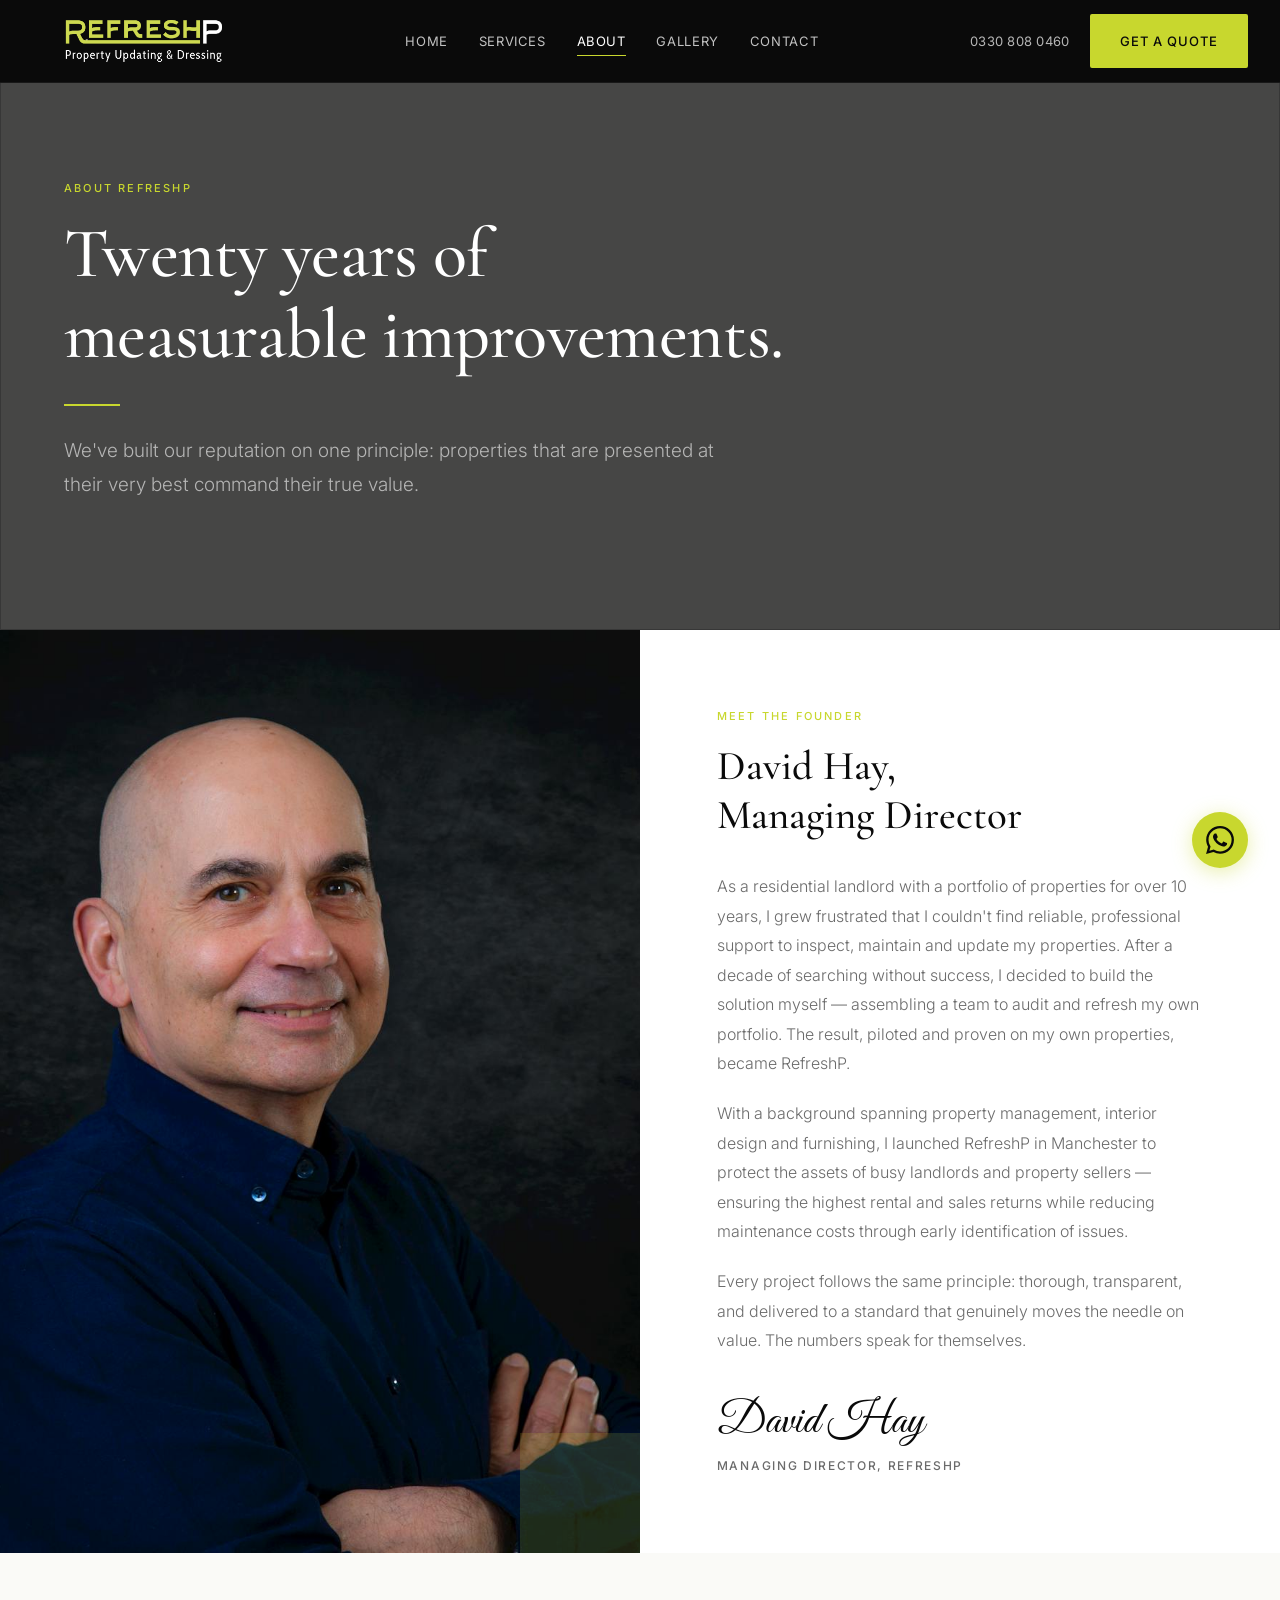
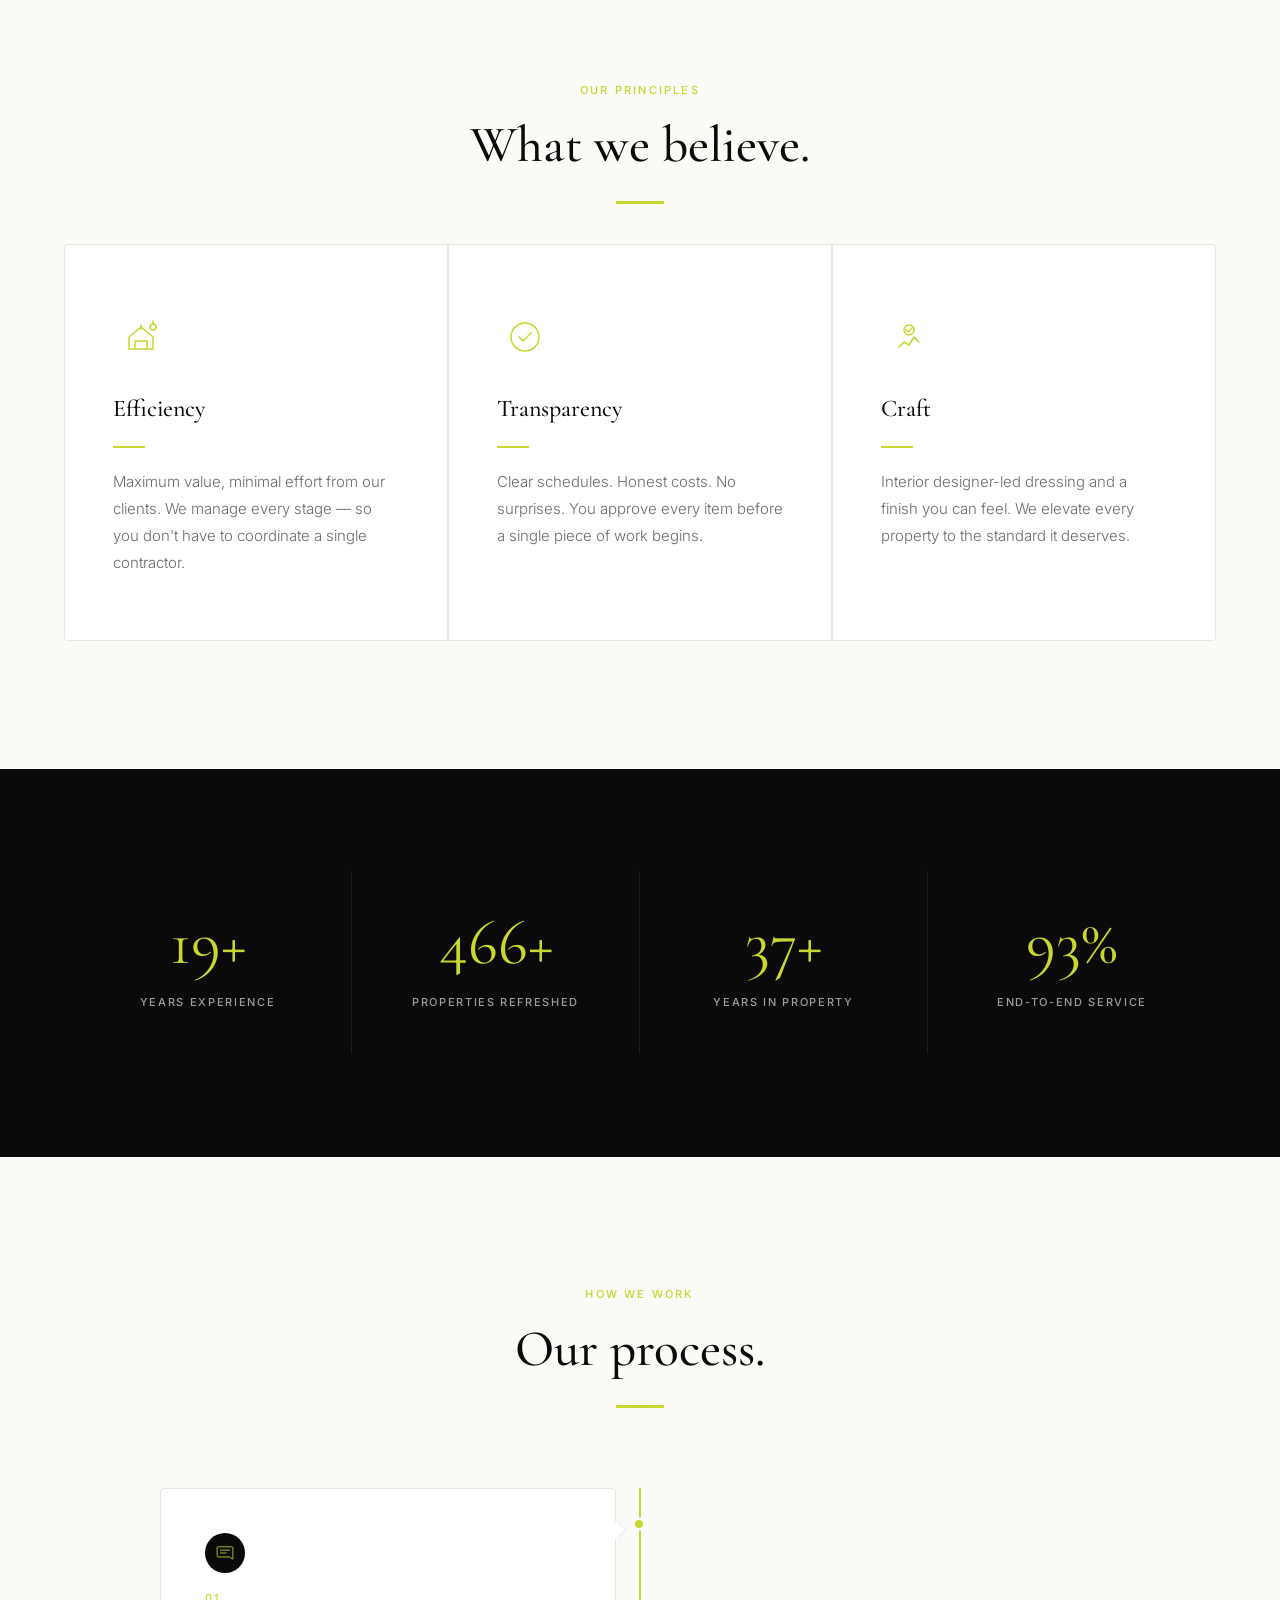
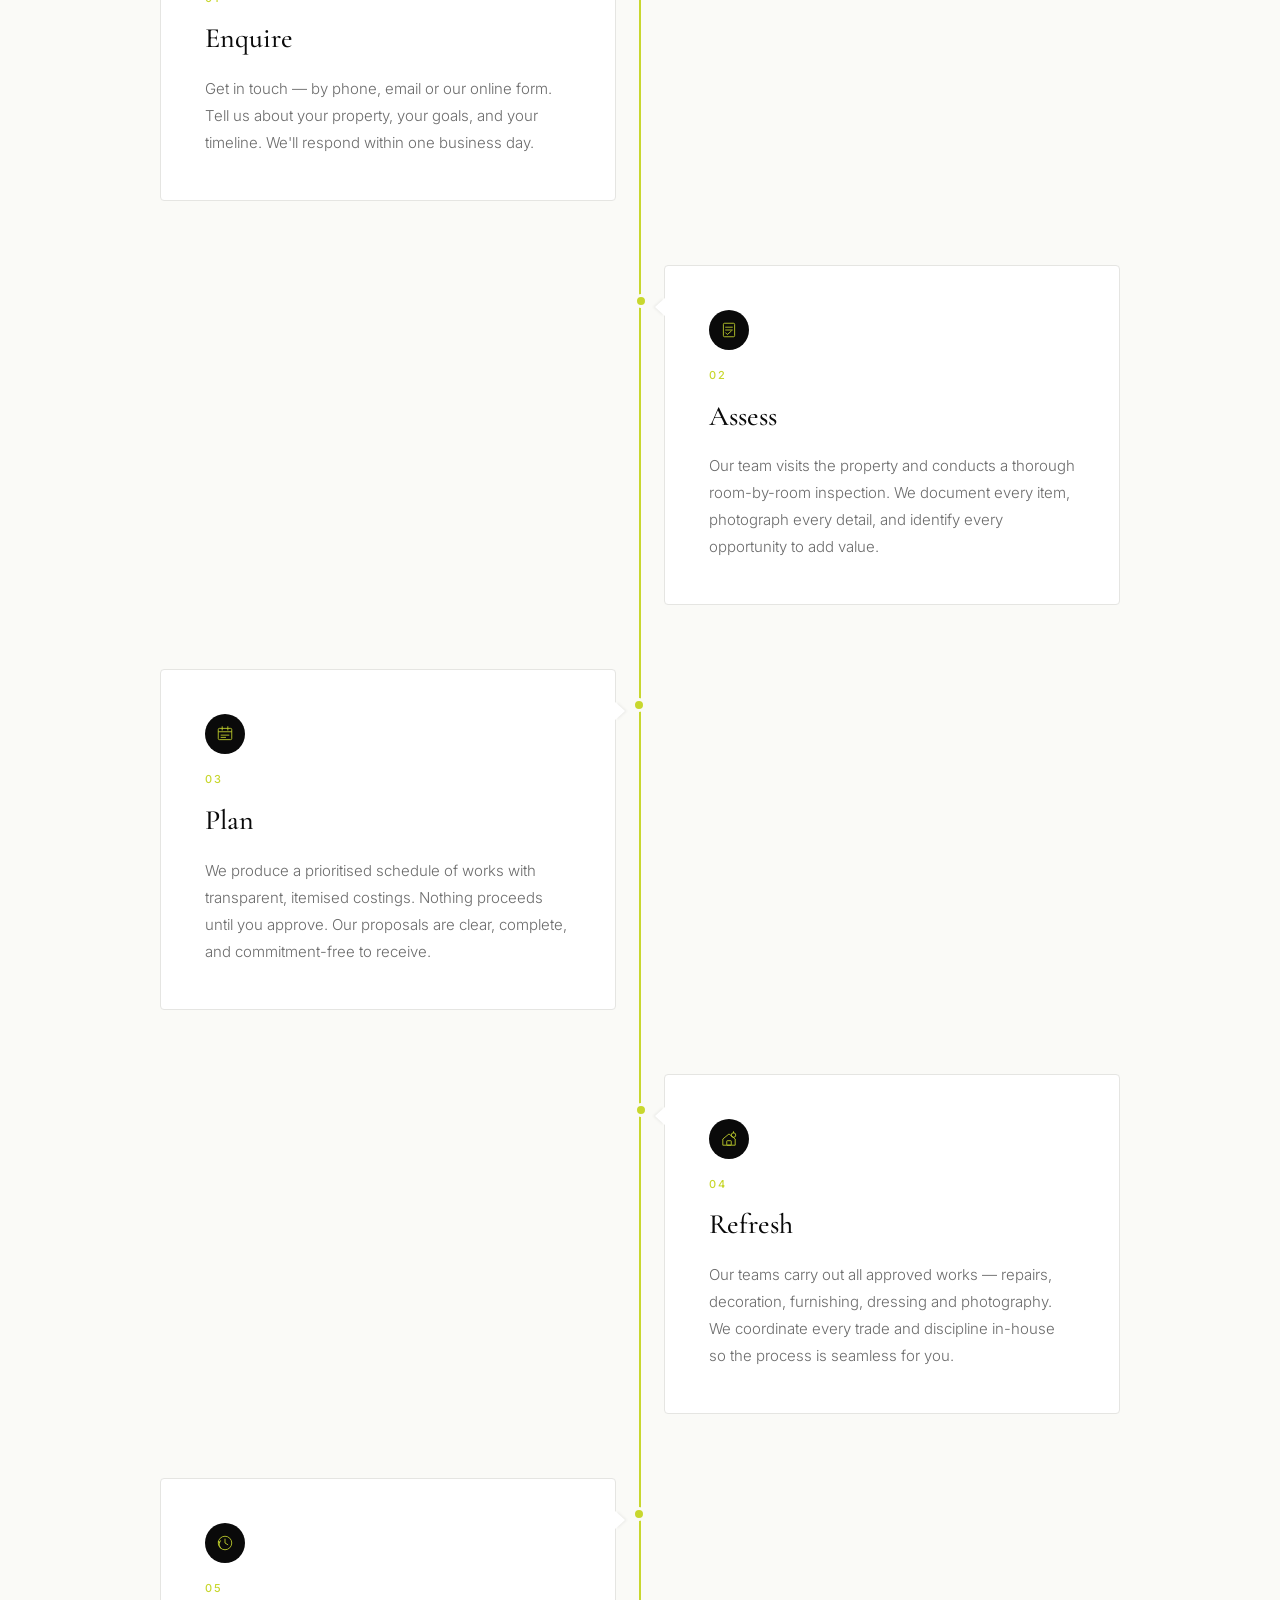
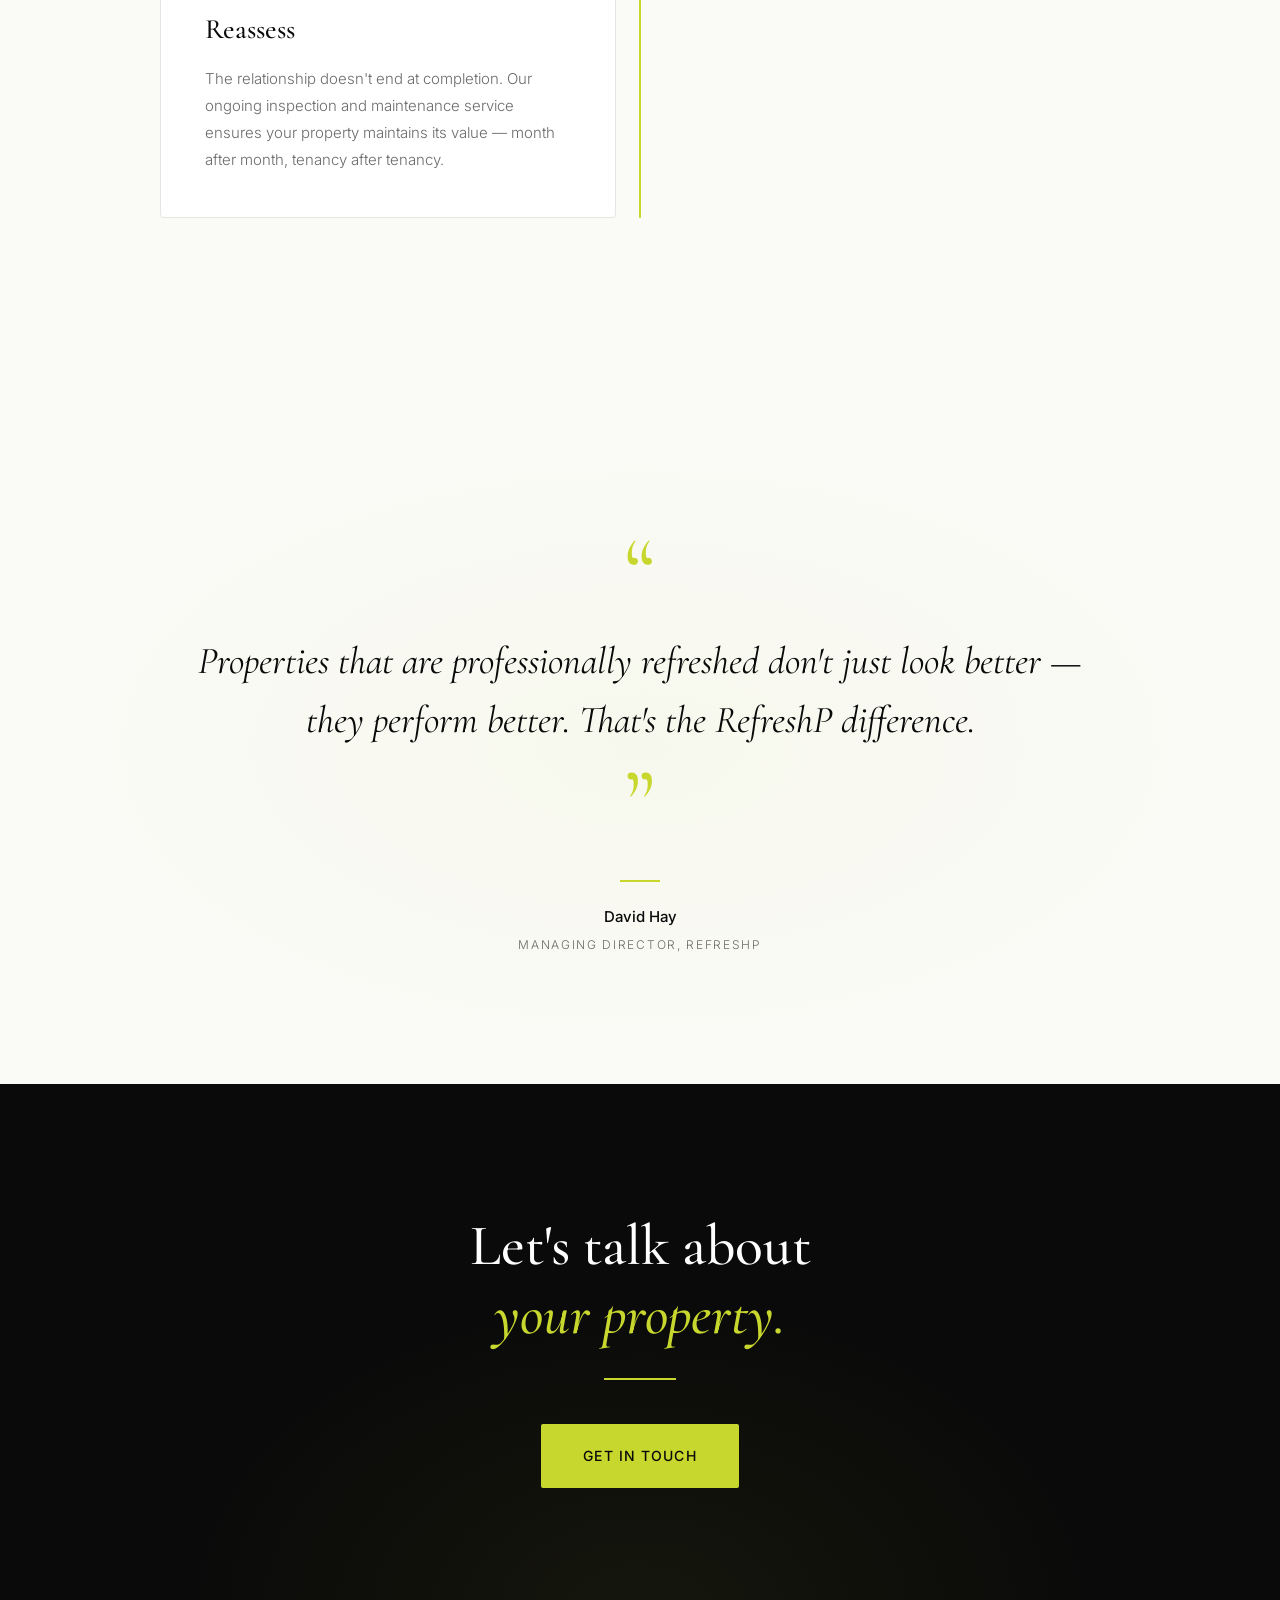
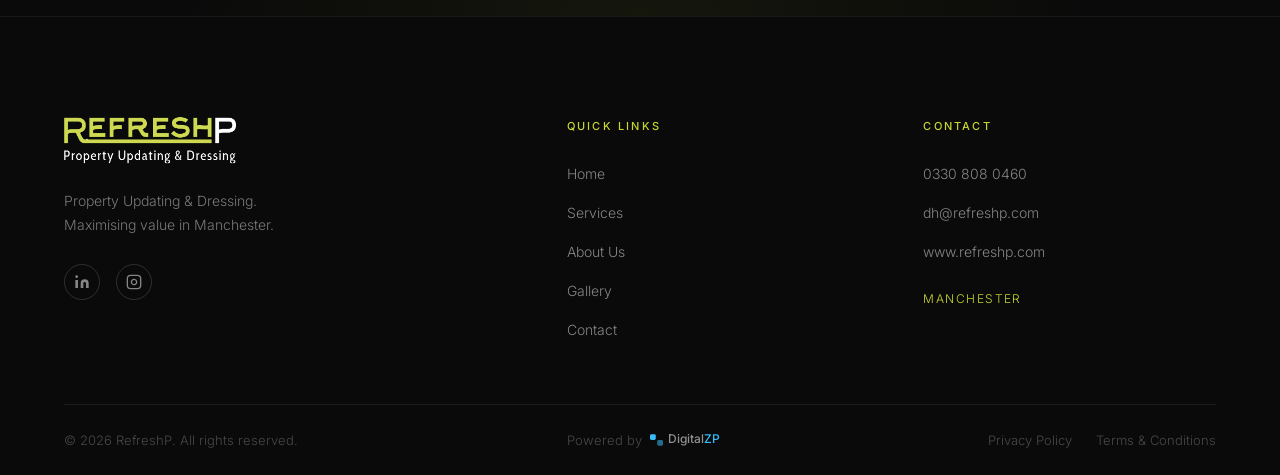
==== commit 3ebcfd8b: "Fix mobile layout, WhatsApp UK number, and before/after slider - Logo and hero content left-aligned " ====
--- a/about.html
+++ b/about.html
@@ -720,7 +720,7 @@
 
     <!-- WhatsApp floating button -->
     <a
-      href="https://wa.me/03308080460"
+      href="https://wa.me/443308080460"
       class="whatsapp-btn"
       aria-label="Chat on WhatsApp"
     >
--- a/css/global.css
+++ b/css/global.css
@@ -962,6 +962,8 @@
 }
 @media (max-width: 768px) {
   .hero__headline { font-size: clamp(36px, 8vw, 56px); }
+  .header-inner { padding: 0 20px; }
+  .hero__content { padding-left: 20px; padding-right: 20px; }
   .pillars__grid { grid-template-columns: 1fr; }
   .stats-grid { grid-template-columns: repeat(2, 1fr); }
   .footer-grid { grid-template-columns: 1fr; gap: 32px; }
@@ -970,7 +972,7 @@
   .end-to-end { flex-direction: column; }
 }
 @media (max-width: 480px) {
-  .hero__ctas { flex-direction: column; align-items: center; }
+  .hero__ctas { flex-direction: column; align-items: flex-start; }
   .stats-grid { grid-template-columns: 1fr 1fr; }
   .ba-tabs { max-width: 100%; margin: 0 var(--pad-x) 32px; }
 }
